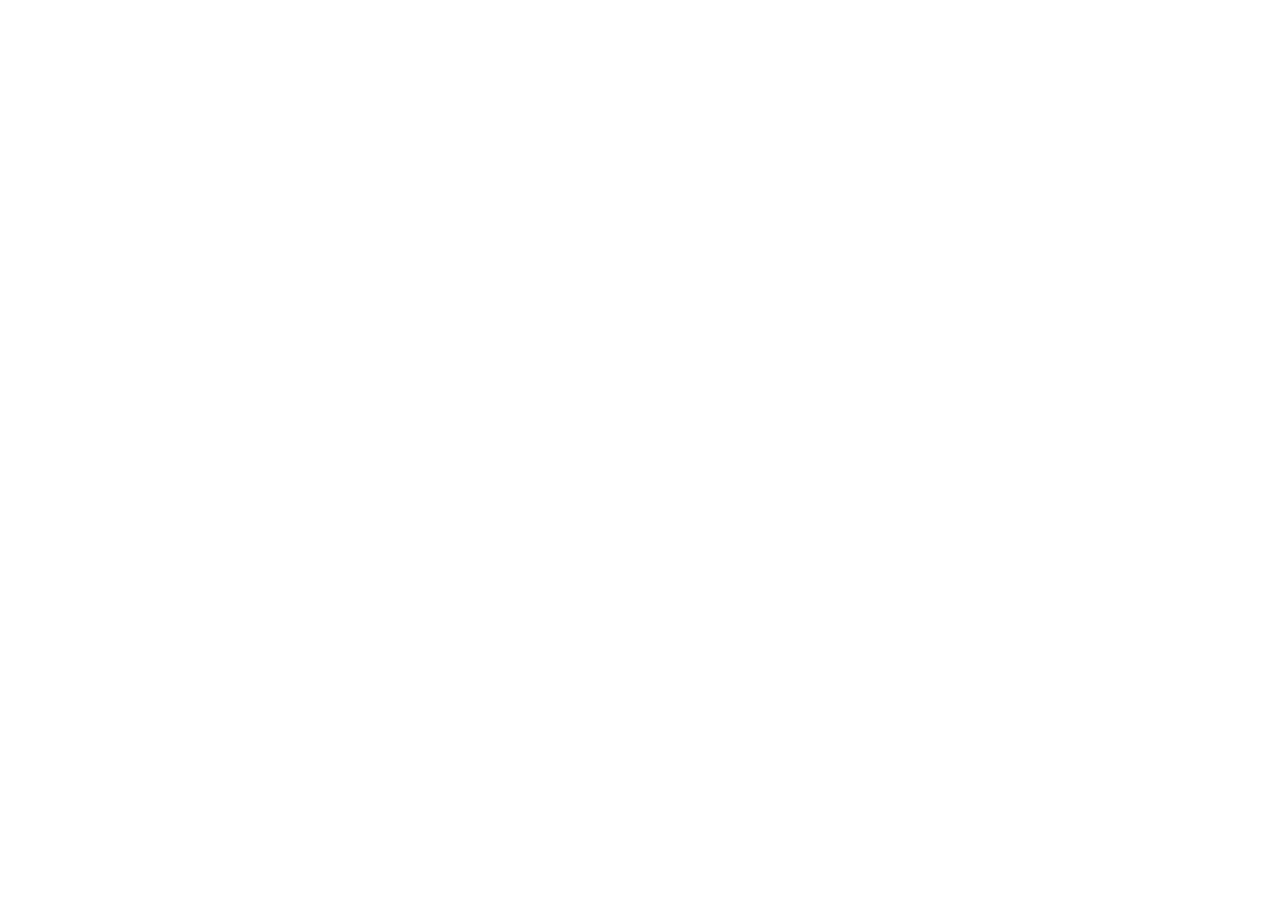
==== index.html @ 9beec1d6 "Update index.html" ====
<!DOCTYPE html>
<html lang="ru">
  <head>
    <meta charset="utf-8">
    <title>Botay VR</title>
    <script src="https://aframe.io/releases/1.5.0/aframe.min.js"></script>
    <script>
      // Компонент для открытия презентации в новой вкладке
      AFRAME.registerComponent('open-presentation', {
        init: function () {
          this.el.addEventListener('click', function (evt) {
            window.open('presentation.html', '_blank');
          });
        }
      });

      // Надежный компонент движения для геймпада и клавиатуры
      AFRAME.registerComponent('gamepad-mover', {
        schema: { speed: { default: 0.25 } },
        init: function () {
          this.keys = { forward: false, backward: false, left: false, right: false };
          
          window.addEventListener('keydown', (e) => {
            if (e.code === 'ArrowUp' || e.code === 'KeyW') this.keys.forward = true;
            if (e.code === 'ArrowDown' || e.code === 'KeyS') this.keys.backward = true;
            if (e.code === 'ArrowLeft' || e.code === 'KeyA') this.keys.left = true;
            if (e.code === 'ArrowRight' || e.code === 'KeyD') this.keys.right = true;
          });
          window.addEventListener('keyup', (e) => {
            if (e.code === 'ArrowUp' || e.code === 'KeyW') this.keys.forward = false;
            if (e.code === 'ArrowDown' || e.code === 'KeyS') this.keys.backward = false;
            if (e.code === 'ArrowLeft' || e.code === 'KeyA') this.keys.left = false;
            if (e.code === 'ArrowRight' || e.code === 'KeyD') this.keys.right = false;
          });
        },
        tick: function () {
          let moveX = 0;
          let moveZ = 0;

          // Опрос геймпада (проверяем все подключенные контроллеры и их оси)
          const gamepads = navigator.getGamepads ? navigator.getGamepads() : [];
          for (let i = 0; i < gamepads.length; i++) {
            const gp = gamepads[i];
            if (gp && gp.connected && gp.axes) {
              // Ищем активную ось стика
              for (let a = 0; a < gp.axes.length; a += 2) {
                const ax = gp.axes[a] || 0;
                const ay = gp.axes[a+1] || 0;
                if (Math.abs(ax) > 0.1 || Math.abs(ay) > 0.1) {
                  moveX = ax;
                  moveZ = ay;
                  break;
                }
              }
            }
          }

          // Дублируем с клавиатуры / кнопок
          if (this.keys.forward) moveZ = -1;
          if (this.keys.backward) moveZ = 1;
          if (this.keys.left) moveX = -1;
          if (this.keys.right) moveX = 1;

          if (moveX !== 0 || moveZ !== 0) {
            const rig = this.el; // Контейнер игрока
            const cameraEl = rig.querySelector('a-camera');
            const yaw = cameraEl ? cameraEl.object3D.rotation.y : 0;

            const speed = this.data.speed;
            const cos = Math.cos(yaw);
            const sin = Math.sin(yaw);

            // Перемещение относительно направления взгляда
            rig.object3D.position.x -= (moveX * cos - moveZ * sin) * speed;
            rig.object3D.position.z -= (moveX * sin + moveZ * cos) * speed;
          }
        }
      });
    </script>
  </head>
  <body>
    <a-scene>
      <!-- Загрузка модели под твоим именем -->
      <a-assets>
        <a-asset-item id="botay" src="botay_final.glb"></a-asset-item>
      </a-assets>

      <!-- Освещение -->
      <a-light type="ambient" color="#ffffff" intensity="0.7"></a-light>
      <a-light type="directional" color="#ffffff" intensity="0.8" position="-1 2 1"></a-light>

      <!-- Модель раскопа -->
      <a-entity gltf-model="#botay" position="0 0 0"></a-entity>

      <!-- Интерактивная метка -->
      <a-entity position="-656.00 1.60 134.24">
        <a-sphere class="clickable" open-presentation radius="1.5" color="#f97316" opacity="0.9"
                  animation="property: scale; to: 1.3 1.3 1.3; dir: alternate; dur: 800; loop: true">
        </a-sphere>
        <a-text value="Ботайская лошадь\n(Задержите взгляд)" position="0 2.5 0" align="center" width="15" color="#ffffff"></a-text>
      </a-entity>

      <!-- Корневой риг игрока с компонентом движения -->
      <a-entity id="player" position="0 1.6 3" gamepad-mover>
        <a-camera look-controls wasd-controls="enabled: false">
          <a-cursor raycaster="objects: .clickable" 
                    color="#f97316" 
                    fuse="true" 
                    fuse-timeout="1200"
                    animation__fuse="property: scale; startEvents: fusing; from: 1 1 1; to: 0.1 0.1 0.1; dur: 1200">
          </a-cursor>
        </a-camera>
      </a-entity>
    </a-scene>
  </body>
</html>
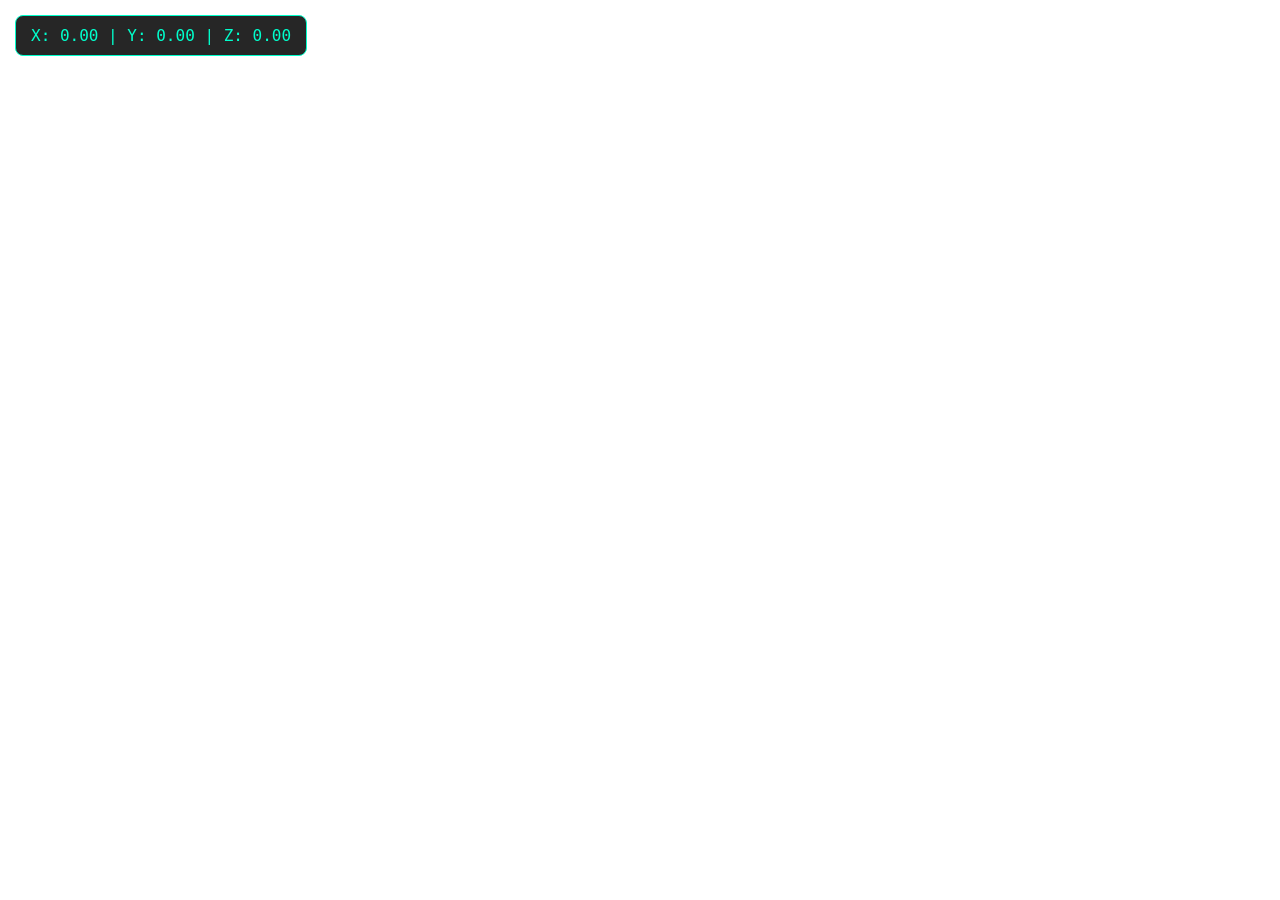
==== commit bf73a480: "Add files via upload" ====
--- a/index.html
+++ b/index.html
@@ -4,108 +4,687 @@
     <meta charset="utf-8">
     <title>Botay VR</title>
     <script src="https://aframe.io/releases/1.5.0/aframe.min.js"></script>
+    <style>
+      #coords-display {
+        position: fixed; top: 15px; left: 15px;
+        background: rgba(0, 0, 0, 0.85); color: #00ffcc;
+        padding: 10px 15px; font-family: monospace; font-size: 16px;
+        border-radius: 8px; border: 1px solid #00ffcc;
+        z-index: 9999; pointer-events: none; white-space: pre;
+      }
+      #dbg {
+        position: fixed; bottom: 15px; left: 15px; max-width: 60vw; max-height: 50vh; overflow: hidden;
+        background: rgba(0, 0, 0, 0.85); color: #ffd166; padding: 8px 12px;
+        font-family: monospace; font-size: 13px; border-radius: 8px;
+        z-index: 9999; pointer-events: none; white-space: pre; display: none;
+      }
+    </style>
     <script>
-      // Компонент для открытия презентации в новой вкладке
+      // ---------- геометрия: расстояние от точки до треугольника в плоскости XZ ----------
+      function segD(px, pz, ax, az, bx, bz) {
+        const dx = bx - ax, dz = bz - az, l = dx * dx + dz * dz;
+        let t = l > 0 ? ((px - ax) * dx + (pz - az) * dz) / l : 0;
+        t = t < 0 ? 0 : t > 1 ? 1 : t;
+        const qx = ax + t * dx - px, qz = az + t * dz - pz;
+        return Math.sqrt(qx * qx + qz * qz);
+      }
+      function triD(px, pz, ax, az, bx, bz, cx, cz) {
+        const d = (bz - cz) * (ax - cx) + (cx - bx) * (az - cz);
+        if (Math.abs(d) > 1e-9) {
+          const l0 = ((bz - cz) * (px - cx) + (cx - bx) * (pz - cz)) / d;
+          const l1 = ((cz - az) * (px - cx) + (ax - cx) * (pz - cz)) / d;
+          if (l0 >= 0 && l1 >= 0 && 1 - l0 - l1 >= 0) return 0;
+        }
+        return Math.min(segD(px, pz, ax, az, bx, bz), segD(px, pz, bx, bz, cx, cz), segD(px, pz, cx, cz, ax, az));
+      }
+
+      const BUILD = '10';
+      window.TP_ADJ = 0;   // живая поправка высоты сфер с пятым числом (клавиши U / J)
+
+      // виден ли объект (все родители тоже): скрытые сферы не должны срабатывать от взгляда
+      function shown(el) {
+        let o = el.object3D;
+        while (o) { if (!o.visible) return false; o = o.parent; }
+        return true;
+      }
+
       AFRAME.registerComponent('open-presentation', {
         init: function () {
-          this.el.addEventListener('click', function (evt) {
+          this.el.addEventListener('click', () => {
+            if (!shown(this.el)) return;
             window.open('presentation.html', '_blank');
           });
         }
       });
 
-      // Надежный компонент движения для геймпада и клавиатуры
-      AFRAME.registerComponent('gamepad-mover', {
-        schema: { speed: { default: 0.25 } },
+      // HUD
+      AFRAME.registerComponent('coord-tracker', {
+        init: function () { this.t = 0; },
+        tick: function (time) {
+          if (time - this.t < 100) return;
+          this.t = time;
+          const hud = document.getElementById('coords-display');
+          const p = this.el.object3D.position;
+          const w = document.getElementById('terrain').components['collision-world'];
+          const pc = this.el.components['player-controls'];
+          const dd = pc ? pc.data : {};
+          if (hud) hud.innerText =
+            `X: ${p.x.toFixed(2)} | Y: ${p.y.toFixed(2)} | Z: ${p.z.toFixed(2)}\n` +
+            `коллизии: ${w ? w.status : 'нет'}\n` +
+            `рост ${dd.rigHeight}  скорость ${dd.speed}  шаг ${dd.stepUp}\n` +
+            `сборка ${BUILD} | сферы в комнатах: ${window.TP_ADJ > 0 ? '+' : ''}${window.TP_ADJ} (U выше, J ниже)\nSpace прыжок | C присесть | Shift бег\n[ ] рост | - = скорость | , . шаг | P диагностика | O меши | I скрыть`;
+        }
+      });
+
+      /* ===== collision-world: корзины 32 м -> лениво запекаемая сетка 0.5 м ===== */
+      AFRAME.registerComponent('collision-world', {
+        schema: {
+          bucket: { default: 32 },
+          cell: { default: 0.5 },
+          minUpNormal: { default: 0.15 },
+          maxChunks: { default: 40 },
+          exclude: { default: '' },    // regex по именам мешей, которые НЕ учитывать, например 'Object_2'
+          hide: { default: '^Куб\\.?\\d*$' }   // regex по именам мешей, которые ещё и скрываются (кубы-метки; three убирает точки из имён: Куб.010 -> Куб010)
+        },
         init: function () {
-          this.keys = { forward: false, backward: false, left: false, right: false };
-          
-          window.addEventListener('keydown', (e) => {
-            if (e.code === 'ArrowUp' || e.code === 'KeyW') this.keys.forward = true;
-            if (e.code === 'ArrowDown' || e.code === 'KeyS') this.keys.backward = true;
-            if (e.code === 'ArrowLeft' || e.code === 'KeyA') this.keys.left = true;
-            if (e.code === 'ArrowRight' || e.code === 'KeyD') this.keys.right = true;
-          });
-          window.addEventListener('keyup', (e) => {
-            if (e.code === 'ArrowUp' || e.code === 'KeyW') this.keys.forward = false;
-            if (e.code === 'ArrowDown' || e.code === 'KeyS') this.keys.backward = false;
-            if (e.code === 'ArrowLeft' || e.code === 'KeyA') this.keys.left = false;
-            if (e.code === 'ArrowRight' || e.code === 'KeyD') this.keys.right = false;
-          });
-        },
-        tick: function () {
-          let moveX = 0;
-          let moveZ = 0;
-
-          // Опрос геймпада (проверяем все подключенные контроллеры и их оси)
-          const gamepads = navigator.getGamepads ? navigator.getGamepads() : [];
-          for (let i = 0; i < gamepads.length; i++) {
-            const gp = gamepads[i];
-            if (gp && gp.connected && gp.axes) {
-              // Ищем активную ось стика
-              for (let a = 0; a < gp.axes.length; a += 2) {
-                const ax = gp.axes[a] || 0;
-                const ay = gp.axes[a+1] || 0;
-                if (Math.abs(ax) > 0.1 || Math.abs(ay) > 0.1) {
-                  moveX = ax;
-                  moveZ = ay;
-                  break;
+          this.ready = false;
+          this.status = 'ждём модель…';
+          this.parts = [];
+          this.buckets = new Map();
+          this.chunks = new Map();
+          this.queue = [];
+          this.curKey = null;
+          this.report = '';
+          this._t = new Float32Array(9);
+          this.el.addEventListener('model-loaded', () => {
+            this.status = 'подготовка (несколько секунд)…';
+            setTimeout(() => this.build(), 60);
+          });
+        },
+        bk: function (bx, bz) { return (bx + 8192) * 16384 + (bz + 8192); },
+        tri: function (part, t, out) {
+          const g = part.geo, p = g.attributes.position, idx = g.index, m = part.m.elements;
+          for (let k = 0; k < 3; k++) {
+            const vi = idx ? idx.getX(t * 3 + k) : t * 3 + k;
+            const x = p.getX(vi), y = p.getY(vi), z = p.getZ(vi);
+            out[k * 3]     = m[0] * x + m[4] * y + m[8]  * z + m[12];
+            out[k * 3 + 1] = m[1] * x + m[5] * y + m[9]  * z + m[13];
+            out[k * 3 + 2] = m[2] * x + m[6] * y + m[10] * z + m[14];
+          }
+        },
+        build: function () {
+          const root = this.el.getObject3D('mesh');
+          if (!root) { this.status = 'модель не найдена'; return; }
+          root.updateMatrixWorld(true);
+          const ex = this.data.exclude ? new RegExp(this.data.exclude, 'i') : null;
+          const parts = this.parts;
+
+          const hideRe = this.data.hide ? new RegExp(this.data.hide, 'i') : null;
+          root.traverse((o) => {
+            if (hideRe && o.isMesh && hideRe.test(o.name || (o.parent && o.parent.name) || '')) o.visible = false;
+            if (!o.isMesh || !o.visible || !o.geometry || !o.geometry.attributes.position) return;
+            const name = o.name || (o.parent && o.parent.name) || '?';
+            if (ex && ex.test(name)) return;
+            const g = o.geometry;
+            const triCount = g.index ? g.index.count / 3 : g.attributes.position.count / 3;
+            if (o.isInstancedMesh) {
+              if (o.count * triCount > 2e6) { console.warn('collision: instanced mesh пропущен', name); return; }
+              const im = new THREE.Matrix4();
+              for (let i = 0; i < o.count; i++) {
+                o.getMatrixAt(i, im);
+                parts.push({ geo: g, name: name, m: new THREE.Matrix4().multiplyMatrices(o.matrixWorld, im), n: triCount });
+              }
+            } else {
+              parts.push({ geo: g, name: name, m: o.matrixWorld, n: triCount });
+            }
+          });
+
+          const B = this.data.bucket, t = this._t;
+          let total = 0, skipped = 0;
+          const stats = new Map();
+          for (let pi = 0; pi < parts.length; pi++) {
+            const part = parts[pi];
+            let s = stats.get(part.name);
+            if (!s) { s = { n: 0, x0: 1e9, x1: -1e9, y0: 1e9, y1: -1e9, z0: 1e9, z1: -1e9 }; stats.set(part.name, s); }
+            for (let ti = 0; ti < part.n; ti++) {
+              this.tri(part, ti, t);
+              const minX = Math.min(t[0], t[3], t[6]), maxX = Math.max(t[0], t[3], t[6]);
+              const minZ = Math.min(t[2], t[5], t[8]), maxZ = Math.max(t[2], t[5], t[8]);
+              const minY = Math.min(t[1], t[4], t[7]), maxY = Math.max(t[1], t[4], t[7]);
+              s.n++;
+              if (minX < s.x0) s.x0 = minX; if (maxX > s.x1) s.x1 = maxX;
+              if (minY < s.y0) s.y0 = minY; if (maxY > s.y1) s.y1 = maxY;
+              if (minZ < s.z0) s.z0 = minZ; if (maxZ > s.z1) s.z1 = maxZ;
+              const bx0 = Math.floor(minX / B), bx1 = Math.floor(maxX / B);
+              const bz0 = Math.floor(minZ / B), bz1 = Math.floor(maxZ / B);
+              if ((bx1 - bx0 + 1) * (bz1 - bz0 + 1) > 256) { skipped++; continue; }
+              for (let bx = bx0; bx <= bx1; bx++) for (let bz = bz0; bz <= bz1; bz++) {
+                const k = this.bk(bx, bz);
+                let a = this.buckets.get(k);
+                if (!a) { a = []; this.buckets.set(k, a); }
+                a.push(pi, ti);
+              }
+              total++;
+            }
+          }
+          const rows = [];
+          stats.forEach((s, name) => rows.push([s.n, `${name}: ${s.n} тр  X ${s.x0 | 0}..${s.x1 | 0}  Y ${s.y0 | 0}..${s.y1 | 0}  Z ${s.z0 | 0}..${s.z1 | 0}`]));
+          rows.sort((a, b) => b[0] - a[0]);
+          this.report = 'МЕШИ:\n' + rows.slice(0, 16).map(r => r[1]).join('\n');
+          console.log(this.report);
+          console.log(`collision: треугольников ${total}, пропущено огромных ${skipped}, корзин ${this.buckets.size}`);
+          this.ready = true;
+          this.status = 'готово';
+        },
+        bakeChunk: function (cx, cz) {
+          const B = this.data.bucket, C = this.data.cell, n = Math.round(B / C);
+          const x0 = cx * B, z0 = cz * B, minUp = this.data.minUpNormal;
+          const floors = new Map(), walls = new Map();
+          const list = this.buckets.get(this.bk(cx, cz));
+          const t = this._t;
+          const push = (map, k, a, b) => {
+            let arr = map.get(k);
+            if (!arr) { arr = []; map.set(k, arr); }
+            arr.push(a);
+            if (b !== undefined) arr.push(b);
+          };
+          if (list) {
+            for (let q = 0; q < list.length; q += 2) {
+              this.tri(this.parts[list[q]], list[q + 1], t);
+              const ax = t[0], ay = t[1], az = t[2], bx = t[3], by = t[4], bz = t[5], cx_ = t[6], cy = t[7], cz_ = t[8];
+              const ux = bx - ax, uy = by - ay, uz = bz - az, vx = cx_ - ax, vy = cy - ay, vz = cz_ - az;
+              const nx = uy * vz - uz * vy, ny = uz * vx - ux * vz, nz = ux * vy - uy * vx;
+              const nl = Math.sqrt(nx * nx + ny * ny + nz * nz);
+              if (nl < 1e-12) continue;
+              const i0 = Math.max(0, Math.floor((Math.min(ax, bx, cx_) - x0) / C));
+              const i1 = Math.min(n - 1, Math.floor((Math.max(ax, bx, cx_) - x0) / C));
+              const j0 = Math.max(0, Math.floor((Math.min(az, bz, cz_) - z0) / C));
+              const j1 = Math.min(n - 1, Math.floor((Math.max(az, bz, cz_) - z0) / C));
+              if (i0 > i1 || j0 > j1) continue;
+
+              if (Math.abs(ny) / nl < minUp) {
+                // СТЕНА: записываем вертикальный диапазон в клетки, которых касается треугольник
+                const lo = Math.min(ay, by, cy), hi = Math.max(ay, by, cy);
+                for (let j = Math.max(0, j0 - 1); j <= Math.min(n - 1, j1 + 1); j++) {
+                  const pz = z0 + (j + 0.5) * C;
+                  for (let i = Math.max(0, i0 - 1); i <= Math.min(n - 1, i1 + 1); i++) {
+                    const px = x0 + (i + 0.5) * C;
+                    if (triD(px, pz, ax, az, bx, bz, cx_, cz_) <= C * 0.7) push(walls, i + j * n, lo, hi);
+                  }
+                }
+                continue;
+              }
+              // ПОЛ
+              const d = (bz - cz_) * (ax - cx_) + (cx_ - bx) * (az - cz_);
+              if (Math.abs(d) < 1e-12) continue;
+              let hit = false;
+              for (let j = j0; j <= j1; j++) {
+                const pz = z0 + (j + 0.5) * C;
+                for (let i = i0; i <= i1; i++) {
+                  const px = x0 + (i + 0.5) * C;
+                  const l0 = ((bz - cz_) * (px - cx_) + (cx_ - bx) * (pz - cz_)) / d;
+                  const l1 = ((cz_ - az) * (px - cx_) + (ax - cx_) * (pz - cz_)) / d;
+                  const l2 = 1 - l0 - l1;
+                  if (l0 >= -0.001 && l1 >= -0.001 && l2 >= -0.001) {
+                    push(floors, i + j * n, l0 * ay + l1 * by + l2 * cy); hit = true;
+                  }
                 }
               }
-            }
-          }
-
-          // Дублируем с клавиатуры / кнопок
-          if (this.keys.forward) moveZ = -1;
-          if (this.keys.backward) moveZ = 1;
-          if (this.keys.left) moveX = -1;
-          if (this.keys.right) moveX = 1;
-
-          if (moveX !== 0 || moveZ !== 0) {
-            const rig = this.el; // Контейнер игрока
-            const cameraEl = rig.querySelector('a-camera');
-            const yaw = cameraEl ? cameraEl.object3D.rotation.y : 0;
-
-            const speed = this.data.speed;
-            const cos = Math.cos(yaw);
-            const sin = Math.sin(yaw);
-
-            // Перемещение относительно направления взгляда
-            rig.object3D.position.x -= (moveX * cos - moveZ * sin) * speed;
-            rig.object3D.position.z -= (moveX * sin + moveZ * cos) * speed;
+              if (!hit) {
+                const gx = (ax + bx + cx_) / 3, gz = (az + bz + cz_) / 3;
+                const i = Math.floor((gx - x0) / C), j = Math.floor((gz - z0) / C);
+                if (i >= 0 && i < n && j >= 0 && j < n) push(floors, i + j * n, (ay + by + cy) / 3);
+              }
+            }
+          }
+          // слои пола: сортировка и склейка близких (<0.3)
+          const L = new Map();
+          floors.forEach((arr, k) => {
+            arr.sort((a, b) => a - b);
+            const m = [arr[0]];
+            for (let i = 1; i < arr.length; i++) {
+              if (arr[i] - m[m.length - 1] < 0.3) m[m.length - 1] = arr[i]; else m.push(arr[i]);
+            }
+            L.set(k, m);
+          });
+          // стены: склейка пересекающихся диапазонов
+          const W = new Map();
+          walls.forEach((arr, k) => {
+            const iv = [];
+            for (let i = 0; i < arr.length; i += 2) iv.push([arr[i], arr[i + 1]]);
+            iv.sort((a, b) => a[0] - b[0]);
+            const m = [iv[0][0], iv[0][1]];
+            for (let i = 1; i < iv.length; i++) {
+              if (iv[i][0] <= m[m.length - 1] + 0.1) m[m.length - 1] = Math.max(m[m.length - 1], iv[i][1]);
+              else m.push(iv[i][0], iv[i][1]);
+            }
+            W.set(k, m);
+          });
+          const chunk = { n: n, L: L, W: W };
+          this.chunks.set(cx + ',' + cz, chunk);
+          return chunk;
+        },
+        getChunk: function (cx, cz) {
+          return this.chunks.get(cx + ',' + cz) || this.bakeChunk(cx, cz);
+        },
+        locate: function (x, z) {
+          const B = this.data.bucket, C = this.data.cell;
+          const cx = Math.floor(x / B), cz = Math.floor(z / B);
+          const ch = this.getChunk(cx, cz);
+          const i = Math.min(ch.n - 1, Math.floor((x - cx * B) / C));
+          const j = Math.min(ch.n - 1, Math.floor((z - cz * B) / C));
+          return [ch, i + j * ch.n];
+        },
+        layersAt: function (x, z) { const r = this.locate(x, z); return r[0].L.get(r[1]); },
+        surfaceAt: function (x, z, feetY, up) {
+          const L = this.layersAt(x, z);
+          if (!L) return null;
+          for (let i = L.length - 1; i >= 0; i--) if (L[i] <= feetY + up) return L[i];
+          return null;
+        },
+        // есть ли в клетке твёрдое (стена или поверхность) внутри вертикального диапазона тела lo..hi
+        blockedAt: function (x, z, lo, hi) {
+          const r = this.locate(x, z), L = r[0].L.get(r[1]), W = r[0].W.get(r[1]);
+          if (L) for (let i = 0; i < L.length; i++) if (L[i] > lo && L[i] < hi) return true;
+          if (W) for (let i = 0; i < W.length; i += 2) if (W[i + 1] > lo && W[i] < hi) return true;
+          return false;
+        },
+        // как locate, но без запекания: null, если чанк ещё не запечён
+        peek: function (x, z) {
+          const B = this.data.bucket, C = this.data.cell;
+          const cx = Math.floor(x / B), cz = Math.floor(z / B);
+          const ch = this.chunks.get(cx + ',' + cz);
+          if (!ch) return null;
+          const i = Math.min(ch.n - 1, Math.floor((x - cx * B) / C));
+          const j = Math.min(ch.n - 1, Math.floor((z - cz * B) / C));
+          const k = i + j * ch.n;
+          return [ch.L.get(k), ch.W.get(k)];
+        },
+        // прямая видимость от a до b: луч упирается в стену или в рельеф (слои пола не выше floorCap)
+        // в незапечённых чанках препятствий нет (считаем, что видно)
+        lineOfSight: function (a, b, floorCap) {
+          const dx = b.x - a.x, dz = b.z - a.z, dy = b.y - a.y;
+          const len = Math.hypot(dx, dz);
+          const margin = 3;                              // у самих концов луча стены/пол не считаем
+          const step = this.data.cell;
+          for (let dist = margin; dist < len - margin; dist += step) {
+            const t = dist / len;
+            const y = a.y + dy * t;
+            const c = this.peek(a.x + dx * t, a.z + dz * t);
+            if (!c) continue;
+            const L = c[0], W = c[1];
+            if (W) for (let i = 0; i < W.length; i += 2) if (y > W[i] - 0.3 && y < W[i + 1] + 0.3) return false;
+            if (L) {
+              let g = null;
+              for (let i = L.length - 1; i >= 0; i--) if (L[i] <= floorCap) { g = L[i]; break; }
+              if (g !== null && y < g - 0.3) return false;
+            }
+          }
+          return true;
+        },
+        // ближайший к yHint слой пола рядом с (x,z) (ищем по спирали до 10 единиц); null, если пола нет
+        floorNear: function (x, z, yHint) {
+          let best = null, bx = x, bz = z, bd = 1e9;
+          for (let rad = 0; rad <= 10 && best === null; rad++) {
+            for (let a = 0; a < (rad ? 8 : 1); a++) {
+              const px = x + Math.cos(a * Math.PI / 4) * rad, pz = z + Math.sin(a * Math.PI / 4) * rad;
+              const L = this.layersAt(px, pz);
+              if (!L) continue;
+              for (let i = 0; i < L.length; i++) {
+                const dd = Math.abs(L[i] - yHint);
+                if (dd < bd) { bd = dd; best = L[i]; bx = px; bz = pz; }
+              }
+              if (best !== null) break;
+            }
+          }
+          return best === null ? null : { y: best, x: bx, z: bz };
+        },
+        update: function (x, z) {
+          const B = this.data.bucket;
+          const cx = Math.floor(x / B), cz = Math.floor(z / B), key = cx + ',' + cz;
+          if (key !== this.curKey) {
+            this.curKey = key;
+            this.queue = [];
+            for (let a = -1; a <= 1; a++) for (let b = -1; b <= 1; b++)
+              if (!this.chunks.has((cx + a) + ',' + (cz + b))) this.queue.push([cx + a, cz + b]);
+            if (this.chunks.size > this.data.maxChunks) {
+              this.chunks.forEach((v, k) => {
+                const p = k.split(',');
+                if (Math.abs(p[0] - cx) > 3 || Math.abs(p[1] - cz) > 3) this.chunks.delete(k);
+              });
+            }
+          }
+          if (this.queue.length) { const q = this.queue.pop(); this.getChunk(q[0], q[1]); }
+        },
+        // диагностика: какие меши лежат под точкой (x,z) и на каких высотах
+        debugAt: function (x, z) {
+          const B = this.data.bucket, cx = Math.floor(x / B), cz = Math.floor(z / B);
+          const list = this.buckets.get(this.bk(cx, cz));
+          const t = this._t, rows = [];
+          if (list) for (let q = 0; q < list.length; q += 2) {
+            const part = this.parts[list[q]];
+            this.tri(part, list[q + 1], t);
+            const dist = triD(x, z, t[0], t[2], t[3], t[5], t[6], t[8]);
+            if (dist > 0.6) continue;
+            const ux = t[3] - t[0], uy = t[4] - t[1], uz = t[5] - t[2], vx = t[6] - t[0], vy = t[7] - t[1], vz = t[8] - t[2];
+            const nx = uy * vz - uz * vy, ny = uz * vx - ux * vz, nz = ux * vy - uy * vx;
+            const steep = Math.abs(ny) / Math.sqrt(nx * nx + ny * ny + nz * nz) < this.data.minUpNormal;
+            const lo = Math.min(t[1], t[4], t[7]), hi = Math.max(t[1], t[4], t[7]);
+            rows.push([hi, `${part.name} ${steep ? 'СТЕНА' : 'пол'} y=${lo.toFixed(2)}..${hi.toFixed(2)}`]);
+          }
+          rows.sort((a, b) => b[0] - a[0]);
+          const seen = new Set(), out = [];
+          rows.forEach(r => { if (!seen.has(r[1])) { seen.add(r[1]); out.push(r[1]); } });
+          return out.slice(0, 22).join('\n') || 'под точкой ничего нет';
+        }
+      });
+
+      /* ===== player-controls ===== */
+      AFRAME.registerComponent('player-controls', {
+        schema: {
+          terrain: { default: '#terrain' },
+          speed: { default: 29 },
+          run: { default: 2 },
+          rigHeight: { default: 15 },
+          stepUp: { default: 3.5 },
+          maxDrop: { default: 10 },      // спуск в ямы-землянки: глубже этого не спрыгнешь
+          radius: { default: 3 },        // «толщина» игрока, чтобы не просачиваться в щели у стен
+          bodyH: { default: 13 },        // высота тела: всё твёрдое в диапазоне feet+stepUp .. feet+bodyH блокирует
+          jumpSpeed: { default: 18 },    // начальная скорость прыжка (высота ≈ jumpSpeed² / (2·gravity) ≈ 5.4)
+          gravity: { default: 30 },
+          crouchScale: { default: 0.5 }, // во сколько раз ниже рост и «тело» в приседе
+          crouchSpeed: { default: 0.5 }, // множитель скорости в приседе
+          spawnMaxY: { default: 6 }
+        },
+        init: function () {
+          this.keys = {};
+          this.feetY = 0; this.vy = 0; this.spawned = false;
+          this.crouched = false; this.eye = this.data.rigHeight;
+          window.addEventListener('keydown', (e) => {
+            this.keys[e.code] = true;
+            if (e.code === 'Space') e.preventDefault();
+            const d = this.data;
+            if (e.code === 'BracketRight') d.rigHeight += 0.5;
+            if (e.code === 'BracketLeft') d.rigHeight = Math.max(0.5, d.rigHeight - 0.5);
+            if (e.code === 'Equal') d.speed += 3;
+            if (e.code === 'Minus') d.speed = Math.max(3, d.speed - 3);
+            if (e.code === 'Period') d.stepUp = +(d.stepUp + 0.1).toFixed(2);
+            if (e.code === 'Comma') d.stepUp = Math.max(0.1, +(d.stepUp - 0.1).toFixed(2));
+            const dbg = document.getElementById('dbg'), w = this.terrainEl.components['collision-world'];
+            if (e.code === 'KeyP' && w && w.ready) {
+              const p = this.el.object3D.position;
+              dbg.style.display = 'block';
+              dbg.textContent = `ТОЧКА x=${p.x.toFixed(1)} z=${p.z.toFixed(1)} ноги y=${this.feetY.toFixed(2)}\n` + w.debugAt(p.x, p.z);
+            }
+            if (e.code === 'KeyO' && w) { dbg.style.display = 'block'; dbg.textContent = w.report; }
+            if (e.code === 'KeyI') dbg.style.display = 'none';
+          });
+          window.addEventListener('keyup', (e) => { this.keys[e.code] = false; });
+          this.terrainEl = document.querySelector(this.data.terrain);
+        },
+        teleportTo: function (x, z, yHint) {
+          const now = performance.now();
+          if (this.tpLock && now < this.tpLock) return;   // защита от дребезга
+          this.tpLock = now + 2000;
+          const w = this.terrainEl.components['collision-world'];
+          if (yHint === undefined) yHint = 1e6;           // без подсказки — самая верхняя поверхность
+          const f = w.floorNear(x, z, yHint);
+          const pos = this.el.object3D.position;
+          this.vy = 0;
+          if (!f) { console.warn('teleportTo: пол не найден', x, z); pos.x = x; pos.z = z; this.feetY = yHint; return; }
+          pos.x = f.x; pos.z = f.z; this.feetY = f.y;
+        },
+        // можно ли встать в (x,z)? учитываем пол, обрывы, стены и «потолки» в объёме тела
+        stand: function (w, x, z) {
+          const d = this.data, r = d.radius, f = this.feetY;
+          const bh = this.crouched ? d.bodyH * d.crouchScale : d.bodyH;
+          const lo = f + d.stepUp, hi = f + bh;
+          const h = w.surfaceAt(x, z, f, d.stepUp);
+          if (h === null || h < f - d.maxDrop || w.blockedAt(x, z, lo, hi)) return null;
+          // проверяем только «переднюю дугу» тела по направлению шага: так можно отойти от стены,
+          // даже если появился вплотную к ней, но упереться в неё нельзя
+          const cp = this.el.object3D.position;
+          let dx = x - cp.x, dz = z - cp.z;
+          const len = Math.hypot(dx, dz);
+          if (len < 1e-6) return h;
+          dx /= len; dz /= len;
+          const A = [-0.87, 0, 0.87];          // ≈ ±60° от направления движения
+          for (let i = 0; i < 3; i++) {
+            const c = Math.cos(A[i]), s = Math.sin(A[i]);
+            const px = x + (dx * c - dz * s) * r, pz = z + (dx * s + dz * c) * r;
+            const hh = w.surfaceAt(px, pz, f, d.stepUp);
+            if (hh === null || hh < f - d.maxDrop || w.blockedAt(px, pz, lo, hi)) return null;
+          }
+          return h;
+        },
+        tick: function (time, delta) {
+          const w = this.terrainEl && this.terrainEl.components['collision-world'];
+          if (!w || !w.ready) return;
+          const rig = this.el.object3D, pos = rig.position, d = this.data;
+          const dt = Math.min(delta, 50) / 1000;
+
+          if (!this.spawned) {
+            for (let rad = 0; rad <= 30 && !this.spawned; rad += 1) {
+              for (let a = 0; a < (rad ? 8 : 1) && !this.spawned; a++) {
+                const x = pos.x + Math.cos(a * Math.PI / 4) * rad, z = pos.z + Math.sin(a * Math.PI / 4) * rad;
+                const L = w.layersAt(x, z);
+                if (!L) continue;
+                let h = L[0];
+                for (let i = L.length - 1; i >= 0; i--) if (L[i] <= d.spawnMaxY) { h = L[i]; break; }
+                pos.x = x; pos.z = z; this.feetY = h; this.spawned = true;
+              }
+            }
+            if (!this.spawned) return;
+          }
+
+          let mx = 0, mz = 0;
+          const k = this.keys;
+          if (k.KeyW || k.ArrowUp) mz -= 1;
+          if (k.KeyS || k.ArrowDown) mz += 1;
+          if (k.KeyA || k.ArrowLeft) mx -= 1;
+          if (k.KeyD || k.ArrowRight) mx += 1;
+
+          // присед: держи C; встать нельзя, пока над головой низкий потолок
+          if (k.KeyC) this.crouched = true;
+          else if (this.crouched && !w.blockedAt(pos.x, pos.z, this.feetY + d.stepUp, this.feetY + d.bodyH)) this.crouched = false;
+
+          if (mx || mz) {
+            const cam = this.el.querySelector('a-camera');
+            const yaw = cam ? cam.object3D.rotation.y : 0;
+            const cos = Math.cos(yaw), sin = Math.sin(yaw);
+            let dx = mx * cos + mz * sin, dz = -mx * sin + mz * cos;
+            const len = Math.hypot(dx, dz); dx /= len; dz /= len;
+            const mul = this.crouched ? d.crouchSpeed : ((k.ShiftLeft || k.ShiftRight) ? d.run : 1);
+            const dist = d.speed * mul * dt;
+            const steps = Math.max(1, Math.ceil(dist / 0.25));
+            const sx = dx * dist / steps, sz = dz * dist / steps;
+            for (let s = 0; s < steps; s++) {
+              if (this.stand(w, pos.x + sx, pos.z + sz) !== null) { pos.x += sx; pos.z += sz; }
+              else if (sx && this.stand(w, pos.x + sx, pos.z) !== null) { pos.x += sx; }
+              else if (sz && this.stand(w, pos.x, pos.z + sz) !== null) { pos.z += sz; }
+              else break;
+            }
+          }
+
+          const g = w.surfaceAt(pos.x, pos.z, this.feetY, d.stepUp);
+          const onGround = g !== null && this.feetY - g < 0.3 && this.vy <= 0;
+          if (k.Space && onGround && !this.crouched) this.vy = d.jumpSpeed;
+
+          if (this.vy > 0) {
+            // полёт вверх; если упёрлись головой в потолок — подъём обрывается
+            this.feetY += this.vy * dt;
+            this.vy -= d.gravity * dt;
+            const bh = this.crouched ? d.bodyH * d.crouchScale : d.bodyH;
+            if (w.blockedAt(pos.x, pos.z, this.feetY + bh - 1, this.feetY + bh + 1)) this.vy = 0;
+          } else if (g !== null) {
+            if (g > this.feetY) {
+              this.feetY += (g - this.feetY) * Math.min(1, dt * 25);
+              if (g - this.feetY < 0.01) this.feetY = g;
+              this.vy = 0;
+            } else if (g < this.feetY) {
+              this.vy -= d.gravity * dt;
+              this.feetY = Math.max(g, this.feetY + this.vy * dt);
+              if (this.feetY === g) this.vy = 0;
+            } else this.vy = 0;
+          }
+          // плавное изменение высоты глаз при приседе
+          const eyeT = this.crouched ? d.rigHeight * d.crouchScale : d.rigHeight;
+          this.eye += (eyeT - this.eye) * Math.min(1, dt * 12);
+          pos.y = this.feetY + this.eye;
+
+          w.update(pos.x, pos.z);
+        }
+      });
+      // ====== Телепорты: имя куба -> [x, y, z (в координатах A-Frame), парный куб, куда ведёт] ======
+      // Конвертация из Blender: A-Frame (x, y, z) = Blender (x, z, -y)
+      const TP_DATA = {
+        'у_1к': [-190.80, -9.30, -54.90, '1к_у'],       // улица -> здание 1
+        '1к_у': [235.80, -6.60, -277.90, 'у_1к'],       // здание 1 -> улица
+        '2к_3к': [141.10, -10.94, -395.07, '3к_2к'],   // перенесён на координаты со скрина (пол -11.94, куб на 1 выше)
+        '2к_4к': [186.90, -8.96, -425.75, '4к_2к'],
+        '2к_5к': [145.71, -9.69, -435.61, '5к_2к'],
+        '3к_2к': [-21.18, 3.48, -1097.60, '2к_3к'],
+        '4к_2к': [124.31, 3.48, -1097.60, '2к_4к'],
+        '5к_2к': [49.41, 2.02, -1172.10, '2к_5к'],      // 2.02 из Blender (в старом .glb было 5.4)
+        '5к_6к': [27.97, 6.08, -1192.10, '6к_5к'],
+        '5к_7к': [78.04, 2.54, -1192.50, '7к_5к'],
+        '6к_5к': [-1204.60, -1.88, -81.38, '5к_6к', -4, -6.3],   // 5-й: высота центра сферы над полом (0 = на полу, минус = в пол); 6-й: примерная высота пола (ищем слой пола ближе всего к ней)
+        '7к_5к': [-1344.00, -1.88, -81.38, '5к_7к', -4, -6.3]
+      };
+      // подпись над сферой = куда ведёт (по первой части имени парного куба). Впиши свои названия:
+      const TP_LABEL = { 'у': 'Улица', '1к': 'Здание 1', '2к': 'Здание 2', '3к': 'Здание 3', '4к': 'Здание 4', '5к': 'Здание 5', '6к': 'Здание 6', '7к': 'Здание 7' };
+
+      AFRAME.registerComponent('billboard', {
+        tick: function () {
+          const cam = this.el.sceneEl.camera;
+          if (!cam) return;
+          if (!this._v) this._v = new THREE.Vector3();
+          cam.getWorldPosition(this._v);
+          this.el.object3D.lookAt(this._v);
+        }
+      });
+
+      // прячет объект (сферу + подпись), если до него нет прямой видимости или он слишком далеко
+      AFRAME.registerComponent('los-hide', {
+        schema: { maxDist: { default: 100 }, interval: { default: 150 } },
+        init: function () {
+          this.t = Math.random() * 150;
+          this.e = new THREE.Vector3(); this.v = new THREE.Vector3(); this.u = new THREE.Vector3();
+        },
+        tick: function (time) {
+          if (time - this.t < this.data.interval) return;
+          this.t = time;
+          const terr = document.getElementById('terrain'), pl = document.getElementById('player');
+          const w = terr && terr.components['collision-world'], pc = pl && pl.components['player-controls'];
+          const cam = this.el.sceneEl.camera;
+          if (!w || !w.ready || !pc || !cam) return;
+          cam.getWorldPosition(this.e);
+          this.el.object3D.getWorldPosition(this.v);
+          let show = this.e.distanceTo(this.v) <= this.data.maxDist;
+          this.u.set(this.v.x, this.v.y + 3, this.v.z);
+          if (show) show = w.lineOfSight(this.e, this.u, pc.feetY + pc.data.bodyH * 0.8);
+          this.el.object3D.visible = show;
+        }
+      });
+
+      AFRAME.registerComponent('tp-network', {
+        schema: { height: { default: 11 }, radius: { default: 2.5 }, maxDist: { default: 100 } },
+        init: function () {
+          const d = this.data;
+          this.pending = [];
+          this.placed = [];
+          window.addEventListener('keydown', (e) => {
+            if (e.code !== 'KeyU' && e.code !== 'KeyJ') return;
+            window.TP_ADJ += (e.code === 'KeyU' ? 1 : -1);
+            this.placed.forEach((it) => { it.g.object3D.position.y = it.floorY + it.p[4] + window.TP_ADJ; });
+          });
+          Object.keys(TP_DATA).forEach((id) => {
+            const p = TP_DATA[id], to = p[3];
+            const g = document.createElement('a-entity');
+            const rel = p[4] !== undefined;   // 5-й элемент: высота центра сферы над реальным полом (подбирается после загрузки)
+            g.setAttribute('position', `${p[0]} ${p[1] + (rel ? p[4] : d.height)} ${p[2]}`);
+            if (rel) this.pending.push({ g: g, p: p });
+            g.setAttribute('los-hide', `maxDist: ${d.maxDist}`);
+
+            const s = document.createElement('a-sphere');
+            s.setAttribute('class', 'clickable');
+            s.setAttribute('radius', d.radius);
+            s.setAttribute('color', '#f97316');
+            s.setAttribute('opacity', 0.9);
+            s.setAttribute('animation', 'property: scale; to: 1.3 1.3 1.3; dir: alternate; dur: 800; loop: true');
+            s.addEventListener('click', () => {
+              if (!shown(s)) return;
+              const T = TP_DATA[to];
+              if (!T) return;
+              document.querySelector('#player').components['player-controls'].teleportTo(T[0], T[2], T[5] !== undefined ? T[5] : T[1] - 1);
+            });
+            g.appendChild(s);
+
+            const name = TP_LABEL[to.split('_')[0]] || to;
+            const t = document.createElement('a-text');
+            t.setAttribute('value', `→ ${name}\n(задержите взгляд)`);
+            t.setAttribute('position', `0 ${d.radius + 3} 0`);
+            t.setAttribute('align', 'center');
+            t.setAttribute('width', 30);
+            t.setAttribute('color', '#ffffff');
+            t.setAttribute('side', 'double');
+            t.setAttribute('billboard', '');
+            g.appendChild(t);
+
+            this.el.appendChild(g);
+          });
+          // перечитать список целей курсора, чтобы он увидел новые сферы
+          setTimeout(() => {
+            const c = document.querySelector('a-cursor');
+            if (c && c.components.raycaster) c.components.raycaster.refreshObjects();
+          }, 800);
+        },
+        tick: function () {
+          if (!this.pending.length) return;
+          const t = document.getElementById('terrain');
+          const w = t && t.components['collision-world'];
+          if (!w || !w.ready) return;
+          const it = this.pending.pop();
+          const f = w.floorNear(it.p[0], it.p[2], it.p[5] !== undefined ? it.p[5] : it.p[1] - 1);
+          if (f) {
+            it.floorY = f.y;
+            it.g.object3D.position.set(it.p[0], f.y + it.p[4] + window.TP_ADJ, it.p[2]);
+            this.placed.push(it);
           }
         }
       });
     </script>
   </head>
   <body>
-    <a-scene>
-      <!-- Загрузка модели под твоим именем -->
+    <div id="coords-display">X: 0.00 | Y: 0.00 | Z: 0.00</div>
+    <div id="dbg"></div>
+
+    <a-scene gltf-model="dracoDecoderPath: https://www.gstatic.com/draco/versioned/decoders/1.5.6/">
       <a-assets>
         <a-asset-item id="botay" src="botay_final.glb"></a-asset-item>
       </a-assets>
 
-      <!-- Освещение -->
       <a-light type="ambient" color="#ffffff" intensity="0.7"></a-light>
       <a-light type="directional" color="#ffffff" intensity="0.8" position="-1 2 1"></a-light>
 
-      <!-- Модель раскопа -->
-      <a-entity gltf-model="#botay" position="0 0 0"></a-entity>
-
-      <!-- Интерактивная метка -->
-      <a-entity position="-656.00 1.60 134.24">
+      <!-- исключаем невидимые кубы-телепорты из коллизий -->
+      <a-entity id="terrain" gltf-model="#botay" position="0 0 0" collision-world="exclude: ^Куб\.?\d*$"></a-entity>
+
+      <!-- сеть телепортов -->
+      <a-entity tp-network></a-entity>
+
+      <a-entity position="-656.00 1.60 134.24" los-hide="maxDist: 600">
         <a-sphere class="clickable" open-presentation radius="1.5" color="#f97316" opacity="0.9"
                   animation="property: scale; to: 1.3 1.3 1.3; dir: alternate; dur: 800; loop: true">
         </a-sphere>
         <a-text value="Ботайская лошадь\n(Задержите взгляд)" position="0 2.5 0" align="center" width="15" color="#ffffff"></a-text>
       </a-entity>
 
-      <!-- Корневой риг игрока с компонентом движения -->
-      <a-entity id="player" position="0 1.6 3" gamepad-mover>
+      <a-entity id="player" position="0 2 3" coord-tracker player-controls>
         <a-camera look-controls wasd-controls="enabled: false">
-          <a-cursor raycaster="objects: .clickable" 
-                    color="#f97316" 
-                    fuse="true" 
+          <a-cursor raycaster="objects: .clickable; far: 150"
+                    color="#f97316"
+                    fuse="true"
                     fuse-timeout="1200"
                     animation__fuse="property: scale; startEvents: fusing; from: 1 1 1; to: 0.1 0.1 0.1; dur: 1200">
           </a-cursor>
@@ -113,4 +692,4 @@
       </a-entity>
     </a-scene>
   </body>
-</html>
+</html>
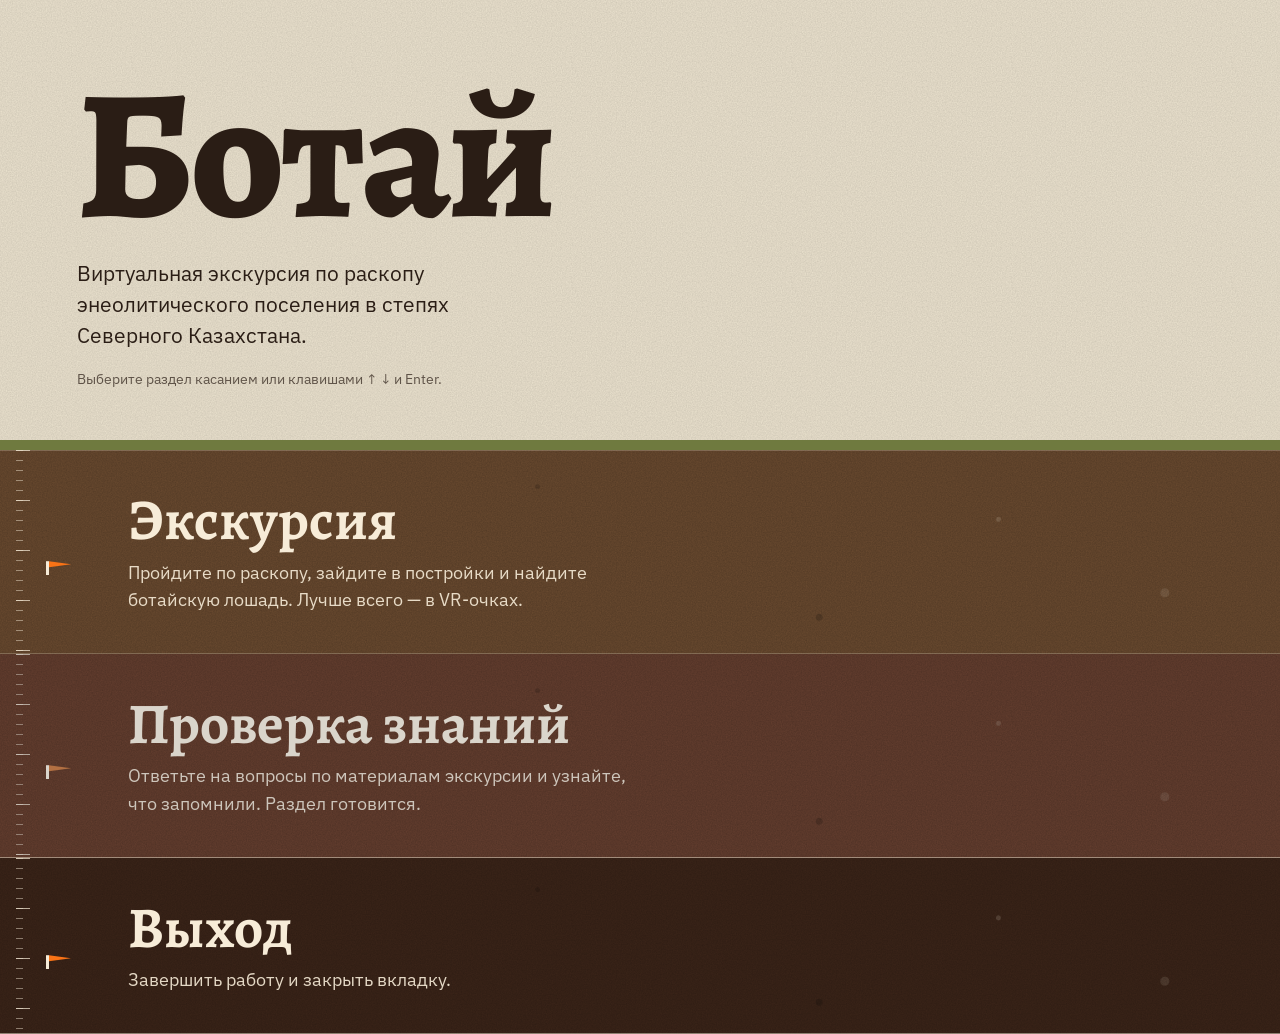
==== commit 840863f8: "Add files via upload" ====
--- a/index.html
+++ b/index.html
@@ -1,695 +1,199 @@
-<!DOCTYPE html>
-<html lang="ru">
-  <head>
-    <meta charset="utf-8">
-    <title>Botay VR</title>
-    <script src="https://aframe.io/releases/1.5.0/aframe.min.js"></script>
-    <style>
-      #coords-display {
-        position: fixed; top: 15px; left: 15px;
-        background: rgba(0, 0, 0, 0.85); color: #00ffcc;
-        padding: 10px 15px; font-family: monospace; font-size: 16px;
-        border-radius: 8px; border: 1px solid #00ffcc;
-        z-index: 9999; pointer-events: none; white-space: pre;
-      }
-      #dbg {
-        position: fixed; bottom: 15px; left: 15px; max-width: 60vw; max-height: 50vh; overflow: hidden;
-        background: rgba(0, 0, 0, 0.85); color: #ffd166; padding: 8px 12px;
-        font-family: monospace; font-size: 13px; border-radius: 8px;
-        z-index: 9999; pointer-events: none; white-space: pre; display: none;
-      }
-    </style>
-    <script>
-      // ---------- геометрия: расстояние от точки до треугольника в плоскости XZ ----------
-      function segD(px, pz, ax, az, bx, bz) {
-        const dx = bx - ax, dz = bz - az, l = dx * dx + dz * dz;
-        let t = l > 0 ? ((px - ax) * dx + (pz - az) * dz) / l : 0;
-        t = t < 0 ? 0 : t > 1 ? 1 : t;
-        const qx = ax + t * dx - px, qz = az + t * dz - pz;
-        return Math.sqrt(qx * qx + qz * qz);
-      }
-      function triD(px, pz, ax, az, bx, bz, cx, cz) {
-        const d = (bz - cz) * (ax - cx) + (cx - bx) * (az - cz);
-        if (Math.abs(d) > 1e-9) {
-          const l0 = ((bz - cz) * (px - cx) + (cx - bx) * (pz - cz)) / d;
-          const l1 = ((cz - az) * (px - cx) + (ax - cx) * (pz - cz)) / d;
-          if (l0 >= 0 && l1 >= 0 && 1 - l0 - l1 >= 0) return 0;
-        }
-        return Math.min(segD(px, pz, ax, az, bx, bz), segD(px, pz, bx, bz, cx, cz), segD(px, pz, cx, cz, ax, az));
-      }
-
-      const BUILD = '10';
-      window.TP_ADJ = 0;   // живая поправка высоты сфер с пятым числом (клавиши U / J)
-
-      // виден ли объект (все родители тоже): скрытые сферы не должны срабатывать от взгляда
-      function shown(el) {
-        let o = el.object3D;
-        while (o) { if (!o.visible) return false; o = o.parent; }
-        return true;
-      }
-
-      AFRAME.registerComponent('open-presentation', {
-        init: function () {
-          this.el.addEventListener('click', () => {
-            if (!shown(this.el)) return;
-            window.open('presentation.html', '_blank');
-          });
-        }
-      });
-
-      // HUD
-      AFRAME.registerComponent('coord-tracker', {
-        init: function () { this.t = 0; },
-        tick: function (time) {
-          if (time - this.t < 100) return;
-          this.t = time;
-          const hud = document.getElementById('coords-display');
-          const p = this.el.object3D.position;
-          const w = document.getElementById('terrain').components['collision-world'];
-          const pc = this.el.components['player-controls'];
-          const dd = pc ? pc.data : {};
-          if (hud) hud.innerText =
-            `X: ${p.x.toFixed(2)} | Y: ${p.y.toFixed(2)} | Z: ${p.z.toFixed(2)}\n` +
-            `коллизии: ${w ? w.status : 'нет'}\n` +
-            `рост ${dd.rigHeight}  скорость ${dd.speed}  шаг ${dd.stepUp}\n` +
-            `сборка ${BUILD} | сферы в комнатах: ${window.TP_ADJ > 0 ? '+' : ''}${window.TP_ADJ} (U выше, J ниже)\nSpace прыжок | C присесть | Shift бег\n[ ] рост | - = скорость | , . шаг | P диагностика | O меши | I скрыть`;
-        }
-      });
-
-      /* ===== collision-world: корзины 32 м -> лениво запекаемая сетка 0.5 м ===== */
-      AFRAME.registerComponent('collision-world', {
-        schema: {
-          bucket: { default: 32 },
-          cell: { default: 0.5 },
-          minUpNormal: { default: 0.15 },
-          maxChunks: { default: 40 },
-          exclude: { default: '' },    // regex по именам мешей, которые НЕ учитывать, например 'Object_2'
-          hide: { default: '^Куб\\.?\\d*$' }   // regex по именам мешей, которые ещё и скрываются (кубы-метки; three убирает точки из имён: Куб.010 -> Куб010)
-        },
-        init: function () {
-          this.ready = false;
-          this.status = 'ждём модель…';
-          this.parts = [];
-          this.buckets = new Map();
-          this.chunks = new Map();
-          this.queue = [];
-          this.curKey = null;
-          this.report = '';
-          this._t = new Float32Array(9);
-          this.el.addEventListener('model-loaded', () => {
-            this.status = 'подготовка (несколько секунд)…';
-            setTimeout(() => this.build(), 60);
-          });
-        },
-        bk: function (bx, bz) { return (bx + 8192) * 16384 + (bz + 8192); },
-        tri: function (part, t, out) {
-          const g = part.geo, p = g.attributes.position, idx = g.index, m = part.m.elements;
-          for (let k = 0; k < 3; k++) {
-            const vi = idx ? idx.getX(t * 3 + k) : t * 3 + k;
-            const x = p.getX(vi), y = p.getY(vi), z = p.getZ(vi);
-            out[k * 3]     = m[0] * x + m[4] * y + m[8]  * z + m[12];
-            out[k * 3 + 1] = m[1] * x + m[5] * y + m[9]  * z + m[13];
-            out[k * 3 + 2] = m[2] * x + m[6] * y + m[10] * z + m[14];
-          }
-        },
-        build: function () {
-          const root = this.el.getObject3D('mesh');
-          if (!root) { this.status = 'модель не найдена'; return; }
-          root.updateMatrixWorld(true);
-          const ex = this.data.exclude ? new RegExp(this.data.exclude, 'i') : null;
-          const parts = this.parts;
-
-          const hideRe = this.data.hide ? new RegExp(this.data.hide, 'i') : null;
-          root.traverse((o) => {
-            if (hideRe && o.isMesh && hideRe.test(o.name || (o.parent && o.parent.name) || '')) o.visible = false;
-            if (!o.isMesh || !o.visible || !o.geometry || !o.geometry.attributes.position) return;
-            const name = o.name || (o.parent && o.parent.name) || '?';
-            if (ex && ex.test(name)) return;
-            const g = o.geometry;
-            const triCount = g.index ? g.index.count / 3 : g.attributes.position.count / 3;
-            if (o.isInstancedMesh) {
-              if (o.count * triCount > 2e6) { console.warn('collision: instanced mesh пропущен', name); return; }
-              const im = new THREE.Matrix4();
-              for (let i = 0; i < o.count; i++) {
-                o.getMatrixAt(i, im);
-                parts.push({ geo: g, name: name, m: new THREE.Matrix4().multiplyMatrices(o.matrixWorld, im), n: triCount });
-              }
-            } else {
-              parts.push({ geo: g, name: name, m: o.matrixWorld, n: triCount });
-            }
-          });
-
-          const B = this.data.bucket, t = this._t;
-          let total = 0, skipped = 0;
-          const stats = new Map();
-          for (let pi = 0; pi < parts.length; pi++) {
-            const part = parts[pi];
-            let s = stats.get(part.name);
-            if (!s) { s = { n: 0, x0: 1e9, x1: -1e9, y0: 1e9, y1: -1e9, z0: 1e9, z1: -1e9 }; stats.set(part.name, s); }
-            for (let ti = 0; ti < part.n; ti++) {
-              this.tri(part, ti, t);
-              const minX = Math.min(t[0], t[3], t[6]), maxX = Math.max(t[0], t[3], t[6]);
-              const minZ = Math.min(t[2], t[5], t[8]), maxZ = Math.max(t[2], t[5], t[8]);
-              const minY = Math.min(t[1], t[4], t[7]), maxY = Math.max(t[1], t[4], t[7]);
-              s.n++;
-              if (minX < s.x0) s.x0 = minX; if (maxX > s.x1) s.x1 = maxX;
-              if (minY < s.y0) s.y0 = minY; if (maxY > s.y1) s.y1 = maxY;
-              if (minZ < s.z0) s.z0 = minZ; if (maxZ > s.z1) s.z1 = maxZ;
-              const bx0 = Math.floor(minX / B), bx1 = Math.floor(maxX / B);
-              const bz0 = Math.floor(minZ / B), bz1 = Math.floor(maxZ / B);
-              if ((bx1 - bx0 + 1) * (bz1 - bz0 + 1) > 256) { skipped++; continue; }
-              for (let bx = bx0; bx <= bx1; bx++) for (let bz = bz0; bz <= bz1; bz++) {
-                const k = this.bk(bx, bz);
-                let a = this.buckets.get(k);
-                if (!a) { a = []; this.buckets.set(k, a); }
-                a.push(pi, ti);
-              }
-              total++;
-            }
-          }
-          const rows = [];
-          stats.forEach((s, name) => rows.push([s.n, `${name}: ${s.n} тр  X ${s.x0 | 0}..${s.x1 | 0}  Y ${s.y0 | 0}..${s.y1 | 0}  Z ${s.z0 | 0}..${s.z1 | 0}`]));
-          rows.sort((a, b) => b[0] - a[0]);
-          this.report = 'МЕШИ:\n' + rows.slice(0, 16).map(r => r[1]).join('\n');
-          console.log(this.report);
-          console.log(`collision: треугольников ${total}, пропущено огромных ${skipped}, корзин ${this.buckets.size}`);
-          this.ready = true;
-          this.status = 'готово';
-        },
-        bakeChunk: function (cx, cz) {
-          const B = this.data.bucket, C = this.data.cell, n = Math.round(B / C);
-          const x0 = cx * B, z0 = cz * B, minUp = this.data.minUpNormal;
-          const floors = new Map(), walls = new Map();
-          const list = this.buckets.get(this.bk(cx, cz));
-          const t = this._t;
-          const push = (map, k, a, b) => {
-            let arr = map.get(k);
-            if (!arr) { arr = []; map.set(k, arr); }
-            arr.push(a);
-            if (b !== undefined) arr.push(b);
-          };
-          if (list) {
-            for (let q = 0; q < list.length; q += 2) {
-              this.tri(this.parts[list[q]], list[q + 1], t);
-              const ax = t[0], ay = t[1], az = t[2], bx = t[3], by = t[4], bz = t[5], cx_ = t[6], cy = t[7], cz_ = t[8];
-              const ux = bx - ax, uy = by - ay, uz = bz - az, vx = cx_ - ax, vy = cy - ay, vz = cz_ - az;
-              const nx = uy * vz - uz * vy, ny = uz * vx - ux * vz, nz = ux * vy - uy * vx;
-              const nl = Math.sqrt(nx * nx + ny * ny + nz * nz);
-              if (nl < 1e-12) continue;
-              const i0 = Math.max(0, Math.floor((Math.min(ax, bx, cx_) - x0) / C));
-              const i1 = Math.min(n - 1, Math.floor((Math.max(ax, bx, cx_) - x0) / C));
-              const j0 = Math.max(0, Math.floor((Math.min(az, bz, cz_) - z0) / C));
-              const j1 = Math.min(n - 1, Math.floor((Math.max(az, bz, cz_) - z0) / C));
-              if (i0 > i1 || j0 > j1) continue;
-
-              if (Math.abs(ny) / nl < minUp) {
-                // СТЕНА: записываем вертикальный диапазон в клетки, которых касается треугольник
-                const lo = Math.min(ay, by, cy), hi = Math.max(ay, by, cy);
-                for (let j = Math.max(0, j0 - 1); j <= Math.min(n - 1, j1 + 1); j++) {
-                  const pz = z0 + (j + 0.5) * C;
-                  for (let i = Math.max(0, i0 - 1); i <= Math.min(n - 1, i1 + 1); i++) {
-                    const px = x0 + (i + 0.5) * C;
-                    if (triD(px, pz, ax, az, bx, bz, cx_, cz_) <= C * 0.7) push(walls, i + j * n, lo, hi);
-                  }
-                }
-                continue;
-              }
-              // ПОЛ
-              const d = (bz - cz_) * (ax - cx_) + (cx_ - bx) * (az - cz_);
-              if (Math.abs(d) < 1e-12) continue;
-              let hit = false;
-              for (let j = j0; j <= j1; j++) {
-                const pz = z0 + (j + 0.5) * C;
-                for (let i = i0; i <= i1; i++) {
-                  const px = x0 + (i + 0.5) * C;
-                  const l0 = ((bz - cz_) * (px - cx_) + (cx_ - bx) * (pz - cz_)) / d;
-                  const l1 = ((cz_ - az) * (px - cx_) + (ax - cx_) * (pz - cz_)) / d;
-                  const l2 = 1 - l0 - l1;
-                  if (l0 >= -0.001 && l1 >= -0.001 && l2 >= -0.001) {
-                    push(floors, i + j * n, l0 * ay + l1 * by + l2 * cy); hit = true;
-                  }
-                }
-              }
-              if (!hit) {
-                const gx = (ax + bx + cx_) / 3, gz = (az + bz + cz_) / 3;
-                const i = Math.floor((gx - x0) / C), j = Math.floor((gz - z0) / C);
-                if (i >= 0 && i < n && j >= 0 && j < n) push(floors, i + j * n, (ay + by + cy) / 3);
-              }
-            }
-          }
-          // слои пола: сортировка и склейка близких (<0.3)
-          const L = new Map();
-          floors.forEach((arr, k) => {
-            arr.sort((a, b) => a - b);
-            const m = [arr[0]];
-            for (let i = 1; i < arr.length; i++) {
-              if (arr[i] - m[m.length - 1] < 0.3) m[m.length - 1] = arr[i]; else m.push(arr[i]);
-            }
-            L.set(k, m);
-          });
-          // стены: склейка пересекающихся диапазонов
-          const W = new Map();
-          walls.forEach((arr, k) => {
-            const iv = [];
-            for (let i = 0; i < arr.length; i += 2) iv.push([arr[i], arr[i + 1]]);
-            iv.sort((a, b) => a[0] - b[0]);
-            const m = [iv[0][0], iv[0][1]];
-            for (let i = 1; i < iv.length; i++) {
-              if (iv[i][0] <= m[m.length - 1] + 0.1) m[m.length - 1] = Math.max(m[m.length - 1], iv[i][1]);
-              else m.push(iv[i][0], iv[i][1]);
-            }
-            W.set(k, m);
-          });
-          const chunk = { n: n, L: L, W: W };
-          this.chunks.set(cx + ',' + cz, chunk);
-          return chunk;
-        },
-        getChunk: function (cx, cz) {
-          return this.chunks.get(cx + ',' + cz) || this.bakeChunk(cx, cz);
-        },
-        locate: function (x, z) {
-          const B = this.data.bucket, C = this.data.cell;
-          const cx = Math.floor(x / B), cz = Math.floor(z / B);
-          const ch = this.getChunk(cx, cz);
-          const i = Math.min(ch.n - 1, Math.floor((x - cx * B) / C));
-          const j = Math.min(ch.n - 1, Math.floor((z - cz * B) / C));
-          return [ch, i + j * ch.n];
-        },
-        layersAt: function (x, z) { const r = this.locate(x, z); return r[0].L.get(r[1]); },
-        surfaceAt: function (x, z, feetY, up) {
-          const L = this.layersAt(x, z);
-          if (!L) return null;
-          for (let i = L.length - 1; i >= 0; i--) if (L[i] <= feetY + up) return L[i];
-          return null;
-        },
-        // есть ли в клетке твёрдое (стена или поверхность) внутри вертикального диапазона тела lo..hi
-        blockedAt: function (x, z, lo, hi) {
-          const r = this.locate(x, z), L = r[0].L.get(r[1]), W = r[0].W.get(r[1]);
-          if (L) for (let i = 0; i < L.length; i++) if (L[i] > lo && L[i] < hi) return true;
-          if (W) for (let i = 0; i < W.length; i += 2) if (W[i + 1] > lo && W[i] < hi) return true;
-          return false;
-        },
-        // как locate, но без запекания: null, если чанк ещё не запечён
-        peek: function (x, z) {
-          const B = this.data.bucket, C = this.data.cell;
-          const cx = Math.floor(x / B), cz = Math.floor(z / B);
-          const ch = this.chunks.get(cx + ',' + cz);
-          if (!ch) return null;
-          const i = Math.min(ch.n - 1, Math.floor((x - cx * B) / C));
-          const j = Math.min(ch.n - 1, Math.floor((z - cz * B) / C));
-          const k = i + j * ch.n;
-          return [ch.L.get(k), ch.W.get(k)];
-        },
-        // прямая видимость от a до b: луч упирается в стену или в рельеф (слои пола не выше floorCap)
-        // в незапечённых чанках препятствий нет (считаем, что видно)
-        lineOfSight: function (a, b, floorCap) {
-          const dx = b.x - a.x, dz = b.z - a.z, dy = b.y - a.y;
-          const len = Math.hypot(dx, dz);
-          const margin = 3;                              // у самих концов луча стены/пол не считаем
-          const step = this.data.cell;
-          for (let dist = margin; dist < len - margin; dist += step) {
-            const t = dist / len;
-            const y = a.y + dy * t;
-            const c = this.peek(a.x + dx * t, a.z + dz * t);
-            if (!c) continue;
-            const L = c[0], W = c[1];
-            if (W) for (let i = 0; i < W.length; i += 2) if (y > W[i] - 0.3 && y < W[i + 1] + 0.3) return false;
-            if (L) {
-              let g = null;
-              for (let i = L.length - 1; i >= 0; i--) if (L[i] <= floorCap) { g = L[i]; break; }
-              if (g !== null && y < g - 0.3) return false;
-            }
-          }
-          return true;
-        },
-        // ближайший к yHint слой пола рядом с (x,z) (ищем по спирали до 10 единиц); null, если пола нет
-        floorNear: function (x, z, yHint) {
-          let best = null, bx = x, bz = z, bd = 1e9;
-          for (let rad = 0; rad <= 10 && best === null; rad++) {
-            for (let a = 0; a < (rad ? 8 : 1); a++) {
-              const px = x + Math.cos(a * Math.PI / 4) * rad, pz = z + Math.sin(a * Math.PI / 4) * rad;
-              const L = this.layersAt(px, pz);
-              if (!L) continue;
-              for (let i = 0; i < L.length; i++) {
-                const dd = Math.abs(L[i] - yHint);
-                if (dd < bd) { bd = dd; best = L[i]; bx = px; bz = pz; }
-              }
-              if (best !== null) break;
-            }
-          }
-          return best === null ? null : { y: best, x: bx, z: bz };
-        },
-        update: function (x, z) {
-          const B = this.data.bucket;
-          const cx = Math.floor(x / B), cz = Math.floor(z / B), key = cx + ',' + cz;
-          if (key !== this.curKey) {
-            this.curKey = key;
-            this.queue = [];
-            for (let a = -1; a <= 1; a++) for (let b = -1; b <= 1; b++)
-              if (!this.chunks.has((cx + a) + ',' + (cz + b))) this.queue.push([cx + a, cz + b]);
-            if (this.chunks.size > this.data.maxChunks) {
-              this.chunks.forEach((v, k) => {
-                const p = k.split(',');
-                if (Math.abs(p[0] - cx) > 3 || Math.abs(p[1] - cz) > 3) this.chunks.delete(k);
-              });
-            }
-          }
-          if (this.queue.length) { const q = this.queue.pop(); this.getChunk(q[0], q[1]); }
-        },
-        // диагностика: какие меши лежат под точкой (x,z) и на каких высотах
-        debugAt: function (x, z) {
-          const B = this.data.bucket, cx = Math.floor(x / B), cz = Math.floor(z / B);
-          const list = this.buckets.get(this.bk(cx, cz));
-          const t = this._t, rows = [];
-          if (list) for (let q = 0; q < list.length; q += 2) {
-            const part = this.parts[list[q]];
-            this.tri(part, list[q + 1], t);
-            const dist = triD(x, z, t[0], t[2], t[3], t[5], t[6], t[8]);
-            if (dist > 0.6) continue;
-            const ux = t[3] - t[0], uy = t[4] - t[1], uz = t[5] - t[2], vx = t[6] - t[0], vy = t[7] - t[1], vz = t[8] - t[2];
-            const nx = uy * vz - uz * vy, ny = uz * vx - ux * vz, nz = ux * vy - uy * vx;
-            const steep = Math.abs(ny) / Math.sqrt(nx * nx + ny * ny + nz * nz) < this.data.minUpNormal;
-            const lo = Math.min(t[1], t[4], t[7]), hi = Math.max(t[1], t[4], t[7]);
-            rows.push([hi, `${part.name} ${steep ? 'СТЕНА' : 'пол'} y=${lo.toFixed(2)}..${hi.toFixed(2)}`]);
-          }
-          rows.sort((a, b) => b[0] - a[0]);
-          const seen = new Set(), out = [];
-          rows.forEach(r => { if (!seen.has(r[1])) { seen.add(r[1]); out.push(r[1]); } });
-          return out.slice(0, 22).join('\n') || 'под точкой ничего нет';
-        }
-      });
-
-      /* ===== player-controls ===== */
-      AFRAME.registerComponent('player-controls', {
-        schema: {
-          terrain: { default: '#terrain' },
-          speed: { default: 29 },
-          run: { default: 2 },
-          rigHeight: { default: 15 },
-          stepUp: { default: 3.5 },
-          maxDrop: { default: 10 },      // спуск в ямы-землянки: глубже этого не спрыгнешь
-          radius: { default: 3 },        // «толщина» игрока, чтобы не просачиваться в щели у стен
-          bodyH: { default: 13 },        // высота тела: всё твёрдое в диапазоне feet+stepUp .. feet+bodyH блокирует
-          jumpSpeed: { default: 18 },    // начальная скорость прыжка (высота ≈ jumpSpeed² / (2·gravity) ≈ 5.4)
-          gravity: { default: 30 },
-          crouchScale: { default: 0.5 }, // во сколько раз ниже рост и «тело» в приседе
-          crouchSpeed: { default: 0.5 }, // множитель скорости в приседе
-          spawnMaxY: { default: 6 }
-        },
-        init: function () {
-          this.keys = {};
-          this.feetY = 0; this.vy = 0; this.spawned = false;
-          this.crouched = false; this.eye = this.data.rigHeight;
-          window.addEventListener('keydown', (e) => {
-            this.keys[e.code] = true;
-            if (e.code === 'Space') e.preventDefault();
-            const d = this.data;
-            if (e.code === 'BracketRight') d.rigHeight += 0.5;
-            if (e.code === 'BracketLeft') d.rigHeight = Math.max(0.5, d.rigHeight - 0.5);
-            if (e.code === 'Equal') d.speed += 3;
-            if (e.code === 'Minus') d.speed = Math.max(3, d.speed - 3);
-            if (e.code === 'Period') d.stepUp = +(d.stepUp + 0.1).toFixed(2);
-            if (e.code === 'Comma') d.stepUp = Math.max(0.1, +(d.stepUp - 0.1).toFixed(2));
-            const dbg = document.getElementById('dbg'), w = this.terrainEl.components['collision-world'];
-            if (e.code === 'KeyP' && w && w.ready) {
-              const p = this.el.object3D.position;
-              dbg.style.display = 'block';
-              dbg.textContent = `ТОЧКА x=${p.x.toFixed(1)} z=${p.z.toFixed(1)} ноги y=${this.feetY.toFixed(2)}\n` + w.debugAt(p.x, p.z);
-            }
-            if (e.code === 'KeyO' && w) { dbg.style.display = 'block'; dbg.textContent = w.report; }
-            if (e.code === 'KeyI') dbg.style.display = 'none';
-          });
-          window.addEventListener('keyup', (e) => { this.keys[e.code] = false; });
-          this.terrainEl = document.querySelector(this.data.terrain);
-        },
-        teleportTo: function (x, z, yHint) {
-          const now = performance.now();
-          if (this.tpLock && now < this.tpLock) return;   // защита от дребезга
-          this.tpLock = now + 2000;
-          const w = this.terrainEl.components['collision-world'];
-          if (yHint === undefined) yHint = 1e6;           // без подсказки — самая верхняя поверхность
-          const f = w.floorNear(x, z, yHint);
-          const pos = this.el.object3D.position;
-          this.vy = 0;
-          if (!f) { console.warn('teleportTo: пол не найден', x, z); pos.x = x; pos.z = z; this.feetY = yHint; return; }
-          pos.x = f.x; pos.z = f.z; this.feetY = f.y;
-        },
-        // можно ли встать в (x,z)? учитываем пол, обрывы, стены и «потолки» в объёме тела
-        stand: function (w, x, z) {
-          const d = this.data, r = d.radius, f = this.feetY;
-          const bh = this.crouched ? d.bodyH * d.crouchScale : d.bodyH;
-          const lo = f + d.stepUp, hi = f + bh;
-          const h = w.surfaceAt(x, z, f, d.stepUp);
-          if (h === null || h < f - d.maxDrop || w.blockedAt(x, z, lo, hi)) return null;
-          // проверяем только «переднюю дугу» тела по направлению шага: так можно отойти от стены,
-          // даже если появился вплотную к ней, но упереться в неё нельзя
-          const cp = this.el.object3D.position;
-          let dx = x - cp.x, dz = z - cp.z;
-          const len = Math.hypot(dx, dz);
-          if (len < 1e-6) return h;
-          dx /= len; dz /= len;
-          const A = [-0.87, 0, 0.87];          // ≈ ±60° от направления движения
-          for (let i = 0; i < 3; i++) {
-            const c = Math.cos(A[i]), s = Math.sin(A[i]);
-            const px = x + (dx * c - dz * s) * r, pz = z + (dx * s + dz * c) * r;
-            const hh = w.surfaceAt(px, pz, f, d.stepUp);
-            if (hh === null || hh < f - d.maxDrop || w.blockedAt(px, pz, lo, hi)) return null;
-          }
-          return h;
-        },
-        tick: function (time, delta) {
-          const w = this.terrainEl && this.terrainEl.components['collision-world'];
-          if (!w || !w.ready) return;
-          const rig = this.el.object3D, pos = rig.position, d = this.data;
-          const dt = Math.min(delta, 50) / 1000;
-
-          if (!this.spawned) {
-            for (let rad = 0; rad <= 30 && !this.spawned; rad += 1) {
-              for (let a = 0; a < (rad ? 8 : 1) && !this.spawned; a++) {
-                const x = pos.x + Math.cos(a * Math.PI / 4) * rad, z = pos.z + Math.sin(a * Math.PI / 4) * rad;
-                const L = w.layersAt(x, z);
-                if (!L) continue;
-                let h = L[0];
-                for (let i = L.length - 1; i >= 0; i--) if (L[i] <= d.spawnMaxY) { h = L[i]; break; }
-                pos.x = x; pos.z = z; this.feetY = h; this.spawned = true;
-              }
-            }
-            if (!this.spawned) return;
-          }
-
-          let mx = 0, mz = 0;
-          const k = this.keys;
-          if (k.KeyW || k.ArrowUp) mz -= 1;
-          if (k.KeyS || k.ArrowDown) mz += 1;
-          if (k.KeyA || k.ArrowLeft) mx -= 1;
-          if (k.KeyD || k.ArrowRight) mx += 1;
-
-          // присед: держи C; встать нельзя, пока над головой низкий потолок
-          if (k.KeyC) this.crouched = true;
-          else if (this.crouched && !w.blockedAt(pos.x, pos.z, this.feetY + d.stepUp, this.feetY + d.bodyH)) this.crouched = false;
-
-          if (mx || mz) {
-            const cam = this.el.querySelector('a-camera');
-            const yaw = cam ? cam.object3D.rotation.y : 0;
-            const cos = Math.cos(yaw), sin = Math.sin(yaw);
-            let dx = mx * cos + mz * sin, dz = -mx * sin + mz * cos;
-            const len = Math.hypot(dx, dz); dx /= len; dz /= len;
-            const mul = this.crouched ? d.crouchSpeed : ((k.ShiftLeft || k.ShiftRight) ? d.run : 1);
-            const dist = d.speed * mul * dt;
-            const steps = Math.max(1, Math.ceil(dist / 0.25));
-            const sx = dx * dist / steps, sz = dz * dist / steps;
-            for (let s = 0; s < steps; s++) {
-              if (this.stand(w, pos.x + sx, pos.z + sz) !== null) { pos.x += sx; pos.z += sz; }
-              else if (sx && this.stand(w, pos.x + sx, pos.z) !== null) { pos.x += sx; }
-              else if (sz && this.stand(w, pos.x, pos.z + sz) !== null) { pos.z += sz; }
-              else break;
-            }
-          }
-
-          const g = w.surfaceAt(pos.x, pos.z, this.feetY, d.stepUp);
-          const onGround = g !== null && this.feetY - g < 0.3 && this.vy <= 0;
-          if (k.Space && onGround && !this.crouched) this.vy = d.jumpSpeed;
-
-          if (this.vy > 0) {
-            // полёт вверх; если упёрлись головой в потолок — подъём обрывается
-            this.feetY += this.vy * dt;
-            this.vy -= d.gravity * dt;
-            const bh = this.crouched ? d.bodyH * d.crouchScale : d.bodyH;
-            if (w.blockedAt(pos.x, pos.z, this.feetY + bh - 1, this.feetY + bh + 1)) this.vy = 0;
-          } else if (g !== null) {
-            if (g > this.feetY) {
-              this.feetY += (g - this.feetY) * Math.min(1, dt * 25);
-              if (g - this.feetY < 0.01) this.feetY = g;
-              this.vy = 0;
-            } else if (g < this.feetY) {
-              this.vy -= d.gravity * dt;
-              this.feetY = Math.max(g, this.feetY + this.vy * dt);
-              if (this.feetY === g) this.vy = 0;
-            } else this.vy = 0;
-          }
-          // плавное изменение высоты глаз при приседе
-          const eyeT = this.crouched ? d.rigHeight * d.crouchScale : d.rigHeight;
-          this.eye += (eyeT - this.eye) * Math.min(1, dt * 12);
-          pos.y = this.feetY + this.eye;
-
-          w.update(pos.x, pos.z);
-        }
-      });
-      // ====== Телепорты: имя куба -> [x, y, z (в координатах A-Frame), парный куб, куда ведёт] ======
-      // Конвертация из Blender: A-Frame (x, y, z) = Blender (x, z, -y)
-      const TP_DATA = {
-        'у_1к': [-190.80, -9.30, -54.90, '1к_у'],       // улица -> здание 1
-        '1к_у': [235.80, -6.60, -277.90, 'у_1к'],       // здание 1 -> улица
-        '2к_3к': [141.10, -10.94, -395.07, '3к_2к'],   // перенесён на координаты со скрина (пол -11.94, куб на 1 выше)
-        '2к_4к': [186.90, -8.96, -425.75, '4к_2к'],
-        '2к_5к': [145.71, -9.69, -435.61, '5к_2к'],
-        '3к_2к': [-21.18, 3.48, -1097.60, '2к_3к'],
-        '4к_2к': [124.31, 3.48, -1097.60, '2к_4к'],
-        '5к_2к': [49.41, 2.02, -1172.10, '2к_5к'],      // 2.02 из Blender (в старом .glb было 5.4)
-        '5к_6к': [27.97, 6.08, -1192.10, '6к_5к'],
-        '5к_7к': [78.04, 2.54, -1192.50, '7к_5к'],
-        '6к_5к': [-1204.60, -1.88, -81.38, '5к_6к', -4, -6.3],   // 5-й: высота центра сферы над полом (0 = на полу, минус = в пол); 6-й: примерная высота пола (ищем слой пола ближе всего к ней)
-        '7к_5к': [-1344.00, -1.88, -81.38, '5к_7к', -4, -6.3]
-      };
-      // подпись над сферой = куда ведёт (по первой части имени парного куба). Впиши свои названия:
-      const TP_LABEL = { 'у': 'Улица', '1к': 'Здание 1', '2к': 'Здание 2', '3к': 'Здание 3', '4к': 'Здание 4', '5к': 'Здание 5', '6к': 'Здание 6', '7к': 'Здание 7' };
-
-      AFRAME.registerComponent('billboard', {
-        tick: function () {
-          const cam = this.el.sceneEl.camera;
-          if (!cam) return;
-          if (!this._v) this._v = new THREE.Vector3();
-          cam.getWorldPosition(this._v);
-          this.el.object3D.lookAt(this._v);
-        }
-      });
-
-      // прячет объект (сферу + подпись), если до него нет прямой видимости или он слишком далеко
-      AFRAME.registerComponent('los-hide', {
-        schema: { maxDist: { default: 100 }, interval: { default: 150 } },
-        init: function () {
-          this.t = Math.random() * 150;
-          this.e = new THREE.Vector3(); this.v = new THREE.Vector3(); this.u = new THREE.Vector3();
-        },
-        tick: function (time) {
-          if (time - this.t < this.data.interval) return;
-          this.t = time;
-          const terr = document.getElementById('terrain'), pl = document.getElementById('player');
-          const w = terr && terr.components['collision-world'], pc = pl && pl.components['player-controls'];
-          const cam = this.el.sceneEl.camera;
-          if (!w || !w.ready || !pc || !cam) return;
-          cam.getWorldPosition(this.e);
-          this.el.object3D.getWorldPosition(this.v);
-          let show = this.e.distanceTo(this.v) <= this.data.maxDist;
-          this.u.set(this.v.x, this.v.y + 3, this.v.z);
-          if (show) show = w.lineOfSight(this.e, this.u, pc.feetY + pc.data.bodyH * 0.8);
-          this.el.object3D.visible = show;
-        }
-      });
-
-      AFRAME.registerComponent('tp-network', {
-        schema: { height: { default: 11 }, radius: { default: 2.5 }, maxDist: { default: 100 } },
-        init: function () {
-          const d = this.data;
-          this.pending = [];
-          this.placed = [];
-          window.addEventListener('keydown', (e) => {
-            if (e.code !== 'KeyU' && e.code !== 'KeyJ') return;
-            window.TP_ADJ += (e.code === 'KeyU' ? 1 : -1);
-            this.placed.forEach((it) => { it.g.object3D.position.y = it.floorY + it.p[4] + window.TP_ADJ; });
-          });
-          Object.keys(TP_DATA).forEach((id) => {
-            const p = TP_DATA[id], to = p[3];
-            const g = document.createElement('a-entity');
-            const rel = p[4] !== undefined;   // 5-й элемент: высота центра сферы над реальным полом (подбирается после загрузки)
-            g.setAttribute('position', `${p[0]} ${p[1] + (rel ? p[4] : d.height)} ${p[2]}`);
-            if (rel) this.pending.push({ g: g, p: p });
-            g.setAttribute('los-hide', `maxDist: ${d.maxDist}`);
-
-            const s = document.createElement('a-sphere');
-            s.setAttribute('class', 'clickable');
-            s.setAttribute('radius', d.radius);
-            s.setAttribute('color', '#f97316');
-            s.setAttribute('opacity', 0.9);
-            s.setAttribute('animation', 'property: scale; to: 1.3 1.3 1.3; dir: alternate; dur: 800; loop: true');
-            s.addEventListener('click', () => {
-              if (!shown(s)) return;
-              const T = TP_DATA[to];
-              if (!T) return;
-              document.querySelector('#player').components['player-controls'].teleportTo(T[0], T[2], T[5] !== undefined ? T[5] : T[1] - 1);
-            });
-            g.appendChild(s);
-
-            const name = TP_LABEL[to.split('_')[0]] || to;
-            const t = document.createElement('a-text');
-            t.setAttribute('value', `→ ${name}\n(задержите взгляд)`);
-            t.setAttribute('position', `0 ${d.radius + 3} 0`);
-            t.setAttribute('align', 'center');
-            t.setAttribute('width', 30);
-            t.setAttribute('color', '#ffffff');
-            t.setAttribute('side', 'double');
-            t.setAttribute('billboard', '');
-            g.appendChild(t);
-
-            this.el.appendChild(g);
-          });
-          // перечитать список целей курсора, чтобы он увидел новые сферы
-          setTimeout(() => {
-            const c = document.querySelector('a-cursor');
-            if (c && c.components.raycaster) c.components.raycaster.refreshObjects();
-          }, 800);
-        },
-        tick: function () {
-          if (!this.pending.length) return;
-          const t = document.getElementById('terrain');
-          const w = t && t.components['collision-world'];
-          if (!w || !w.ready) return;
-          const it = this.pending.pop();
-          const f = w.floorNear(it.p[0], it.p[2], it.p[5] !== undefined ? it.p[5] : it.p[1] - 1);
-          if (f) {
-            it.floorY = f.y;
-            it.g.object3D.position.set(it.p[0], f.y + it.p[4] + window.TP_ADJ, it.p[2]);
-            this.placed.push(it);
-          }
-        }
-      });
-    </script>
-  </head>
-  <body>
-    <div id="coords-display">X: 0.00 | Y: 0.00 | Z: 0.00</div>
-    <div id="dbg"></div>
-
-    <a-scene gltf-model="dracoDecoderPath: https://www.gstatic.com/draco/versioned/decoders/1.5.6/">
-      <a-assets>
-        <a-asset-item id="botay" src="botay_final.glb"></a-asset-item>
-      </a-assets>
-
-      <a-light type="ambient" color="#ffffff" intensity="0.7"></a-light>
-      <a-light type="directional" color="#ffffff" intensity="0.8" position="-1 2 1"></a-light>
-
-      <!-- исключаем невидимые кубы-телепорты из коллизий -->
-      <a-entity id="terrain" gltf-model="#botay" position="0 0 0" collision-world="exclude: ^Куб\.?\d*$"></a-entity>
-
-      <!-- сеть телепортов -->
-      <a-entity tp-network></a-entity>
-
-      <a-entity position="-656.00 1.60 134.24" los-hide="maxDist: 600">
-        <a-sphere class="clickable" open-presentation radius="1.5" color="#f97316" opacity="0.9"
-                  animation="property: scale; to: 1.3 1.3 1.3; dir: alternate; dur: 800; loop: true">
-        </a-sphere>
-        <a-text value="Ботайская лошадь\n(Задержите взгляд)" position="0 2.5 0" align="center" width="15" color="#ffffff"></a-text>
-      </a-entity>
-
-      <a-entity id="player" position="0 2 3" coord-tracker player-controls>
-        <a-camera look-controls wasd-controls="enabled: false">
-          <a-cursor raycaster="objects: .clickable; far: 150"
-                    color="#f97316"
-                    fuse="true"
-                    fuse-timeout="1200"
-                    animation__fuse="property: scale; startEvents: fusing; from: 1 1 1; to: 0.1 0.1 0.1; dur: 1200">
-          </a-cursor>
-        </a-camera>
-      </a-entity>
-    </a-scene>
-  </body>
-</html>+<!DOCTYPE html>
+<html lang="ru">
+<head>
+<meta charset="utf-8">
+<meta name="viewport" content="width=device-width, initial-scale=1">
+<meta name="theme-color" content="#ece3cf">
+<title>Ботай — виртуальная экскурсия</title>
+<link rel="preconnect" href="https://fonts.googleapis.com">
+<link rel="preconnect" href="https://fonts.gstatic.com" crossorigin>
+<link href="https://fonts.googleapis.com/css2?family=Alegreya:wght@700;800&family=IBM+Plex+Sans:wght@400;500&display=swap" rel="stylesheet">
+<style>
+  :root {
+    --bone: #ece3cf;      /* дёрн и небо */
+    --ink: #2a1d15;       /* угольный текст */
+    --turf: #6f7a3f;      /* верхний слой почвы */
+    --loam: #6a4a2f;      /* суглинок */
+    --ochre: #8c3f1f;     /* красная охра */
+    --deep: #3b2418;      /* тёмный грунт */
+    --paper: #f7ecd8;     /* светлый текст на земле */
+    --flag: #f97316;      /* репер: тот же оранжевый, что у сфер в VR */
+    --display: 'Alegreya', Georgia, 'Times New Roman', serif;
+    --text: 'IBM Plex Sans', system-ui, 'Segoe UI', sans-serif;
+    --noise: url("data:image/svg+xml,%3Csvg xmlns='http://www.w3.org/2000/svg' width='220' height='220'%3E%3Cfilter id='n'%3E%3CfeTurbulence type='fractalNoise' baseFrequency='.8' numOctaves='2' stitchTiles='stitch'/%3E%3CfeColorMatrix values='0 0 0 0 0 0 0 0 0 0 0 0 0 0 0 0 0 0 .22 0'/%3E%3C/filter%3E%3Crect width='100%25' height='100%25' filter='url(%23n)'/%3E%3C/svg%3E");
+  }
+  * { box-sizing: border-box; margin: 0; }
+  body {
+    min-height: 100vh; min-height: 100dvh;
+    display: flex; flex-direction: column;
+    background: var(--bone); color: var(--ink);
+    font-family: var(--text);
+  }
+
+  /* ---------- верхний слой: дёрн ---------- */
+  .hero {
+    position: relative; flex: 0 0 auto;
+    padding: clamp(28px, 6vw, 72px) clamp(20px, 6vw, 88px) clamp(26px, 4.5vw, 52px);
+    border-bottom: 10px solid var(--turf);
+  }
+  .hero::before {
+    content: ""; position: absolute; inset: 0; pointer-events: none;
+    background-image: var(--noise); mix-blend-mode: multiply; opacity: .55;
+  }
+  .hero > * { position: relative; }
+  h1 {
+    font: 800 clamp(4.5rem, 15vw, 11.5rem)/.9 var(--display);
+    letter-spacing: -.02em;
+  }
+  .lead {
+    margin-top: 20px; max-width: 36ch;
+    font-size: clamp(1.05rem, 2.2vw, 1.3rem); line-height: 1.5;
+  }
+  .hint { margin-top: 18px; font-size: .9rem; opacity: .7; }
+
+  /* ---------- пласты: пункты меню ---------- */
+  .profile { flex: 1; display: flex; flex-direction: column; }
+  .band {
+    position: relative; flex: 1;
+    display: grid; align-content: center; gap: 8px;
+    min-height: clamp(120px, 19vh, 190px);
+    padding: clamp(22px, 3.4vw, 40px) clamp(20px, 6vw, 88px) clamp(22px, 3.4vw, 40px) clamp(92px, 10vw, 150px);
+    color: var(--paper); text-decoration: none; overflow: hidden;
+    background-image:
+      radial-gradient(circle at 78% 34%, rgba(247,236,216,.16) 0 2px, transparent 3px),
+      radial-gradient(circle at 91% 70%, rgba(247,236,216,.12) 0 4px, transparent 5px),
+      radial-gradient(circle at 64% 82%, rgba(0,0,0,.18) 0 3px, transparent 4px),
+      radial-gradient(circle at 42% 18%, rgba(0,0,0,.16) 0 2px, transparent 3px);
+    clip-path: inset(0 0 100% 0);
+    animation: dig .8s cubic-bezier(.2, .7, .2, 1) forwards;
+    animation-delay: var(--d);
+  }
+  .band:nth-child(1) { background-color: var(--loam); }
+  .band:nth-child(2) { background-color: var(--ochre); }
+  .band:nth-child(3) { background-color: var(--deep); }
+  .band::before {            /* зернистость грунта */
+    content: ""; position: absolute; inset: 0; pointer-events: none;
+    background-image: var(--noise); mix-blend-mode: multiply;
+  }
+  .band::after {             /* рулетка по левому краю разреза */
+    content: ""; position: absolute; left: 16px; top: 0; bottom: 0; width: 14px; pointer-events: none;
+    background:
+      repeating-linear-gradient(to bottom, rgba(247,236,216,.7) 0 1px, transparent 1px 50px) left / 14px 100% no-repeat,
+      repeating-linear-gradient(to bottom, rgba(247,236,216,.45) 0 1px, transparent 1px 10px) left / 7px 100% no-repeat;
+  }
+  .band > * { position: relative; z-index: 1; }
+  .band h2 {
+    font: 700 clamp(2rem, 5vw, 3.6rem)/1.05 var(--display);
+    transition: transform .25s;
+  }
+  .band p { max-width: 46ch; font-size: clamp(1rem, 2vw, 1.15rem); line-height: 1.5; opacity: .9; }
+  .band:hover h2, .band:focus-visible h2 { transform: translateX(10px); }
+  .band:focus-visible { outline: 3px solid var(--flag); outline-offset: -8px; }
+
+  /* репер-флажок */
+  .flag {
+    position: absolute; left: 46px; top: 50%; z-index: 1;
+    width: 26px; height: 46px;
+    transform: translateY(-50%) scaleY(.3); transform-origin: bottom;
+    transition: transform .25s;
+  }
+  .flag::before { content: ""; position: absolute; left: 0; top: 0; bottom: 0; width: 3px; background: var(--paper); }
+  .flag::after  { content: ""; position: absolute; left: 3px; top: 0; border-left: 22px solid var(--flag); border-top: 10px solid transparent; border-bottom: 10px solid transparent; }
+  .band:hover .flag, .band:focus-visible .flag { transform: translateY(-50%) scaleY(1); }
+
+  .band.soon { pointer-events: none; filter: saturate(.55) brightness(.9); }
+  .band.soon p::after { content: " Раздел готовится."; }
+
+  @keyframes dig { to { clip-path: inset(0); } }
+
+  /* ---------- выход ---------- */
+  .bye {
+    position: fixed; inset: 0; z-index: 10; display: none; place-items: center; padding: 24px;
+    background: var(--deep); color: var(--paper);
+  }
+  .bye::before { content: ""; position: absolute; inset: 0; background-image: var(--noise); mix-blend-mode: multiply; pointer-events: none; }
+  .bye.on { display: grid; }
+  .bye div { position: relative; max-width: 30ch; }
+  .bye h2 { font: 700 clamp(2.2rem, 6vw, 3.8rem)/1.05 var(--display); }
+  .bye p { margin: 16px 0 26px; line-height: 1.5; opacity: .85; }
+  .bye button {
+    font: 500 1rem var(--text); padding: 14px 26px; cursor: pointer;
+    background: var(--flag); color: var(--ink); border: 0; border-radius: 3px;
+  }
+  .bye button:focus-visible { outline: 3px solid var(--paper); outline-offset: 3px; }
+
+  @media (prefers-reduced-motion: reduce) {
+    .band { animation: none; clip-path: none; }
+    .band h2, .flag { transition: none; }
+  }
+</style>
+</head>
+<body>
+
+<header class="hero">
+  <h1>Ботай</h1>
+  <p class="lead">Виртуальная экскурсия по раскопу энеолитического поселения в степях Северного Казахстана.</p>
+  <p class="hint">Выберите раздел касанием или клавишами ↑ ↓ и Enter.</p>
+</header>
+
+<nav class="profile" aria-label="Главное меню">
+  <a class="band" style="--d:.1s" href="tour.html">
+    <span class="flag"></span>
+    <h2>Экскурсия</h2>
+    <p>Пройдите по раскопу, зайдите в постройки и найдите ботайскую лошадь. Лучше всего — в VR-очках.</p>
+  </a>
+  <a class="band" style="--d:.3s" href="quiz.html" data-check="1">
+    <span class="flag"></span>
+    <h2>Проверка знаний</h2>
+    <p>Ответьте на вопросы по материалам экскурсии и узнайте, что запомнили.</p>
+  </a>
+  <a class="band" style="--d:.5s" href="#exit" id="exit">
+    <span class="flag"></span>
+    <h2>Выход</h2>
+    <p>Завершить работу и закрыть вкладку.</p>
+  </a>
+</nav>
+
+<div class="bye" id="bye" role="dialog" aria-modal="true" aria-labelledby="byeTitle">
+  <div>
+    <h2 id="byeTitle">Спасибо, что заглянули на Ботай</h2>
+    <p>Эту вкладку можно закрыть. Если она осталась открытой, закройте её вручную.</p>
+    <button type="button" id="back">Вернуться в меню</button>
+  </div>
+</div>
+
+<script>
+  const bands = [...document.querySelectorAll('.band')];
+  const bye = document.getElementById('bye');
+
+  // разделы, которых ещё нет на сервере, помечаем «готовится» и не даём открыть
+  if (location.protocol.indexOf('http') === 0) {
+    bands.filter(b => b.dataset.check).forEach(b => {
+      fetch(b.getAttribute('href'), { method: 'HEAD' })
+        .then(r => { if (!r.ok) throw 0; })
+        .catch(() => { b.classList.add('soon'); b.setAttribute('aria-disabled', 'true'); b.tabIndex = -1; });
+    });
+  }
+
+  // выбор стрелками
+  addEventListener('keydown', (e) => {
+    if (e.key === 'Escape') { bye.classList.remove('on'); return; }
+    if (e.key !== 'ArrowDown' && e.key !== 'ArrowUp') return;
+    e.preventDefault();
+    const list = bands.filter(b => !b.classList.contains('soon'));
+    const i = list.indexOf(document.activeElement);
+    const n = i < 0 ? 0 : (i + (e.key === 'ArrowDown' ? 1 : -1) + list.length) % list.length;
+    list[n].focus();
+  });
+
+  // выход: показываем прощание и пробуем закрыть вкладку (браузер разрешает не всегда)
+  document.getElementById('exit').addEventListener('click', (e) => {
+    e.preventDefault();
+    bye.classList.add('on');
+    document.getElementById('back').focus();
+    setTimeout(() => window.close(), 900);
+  });
+  document.getElementById('back').addEventListener('click', () => bye.classList.remove('on'));
+</script>
+</body>
+</html>
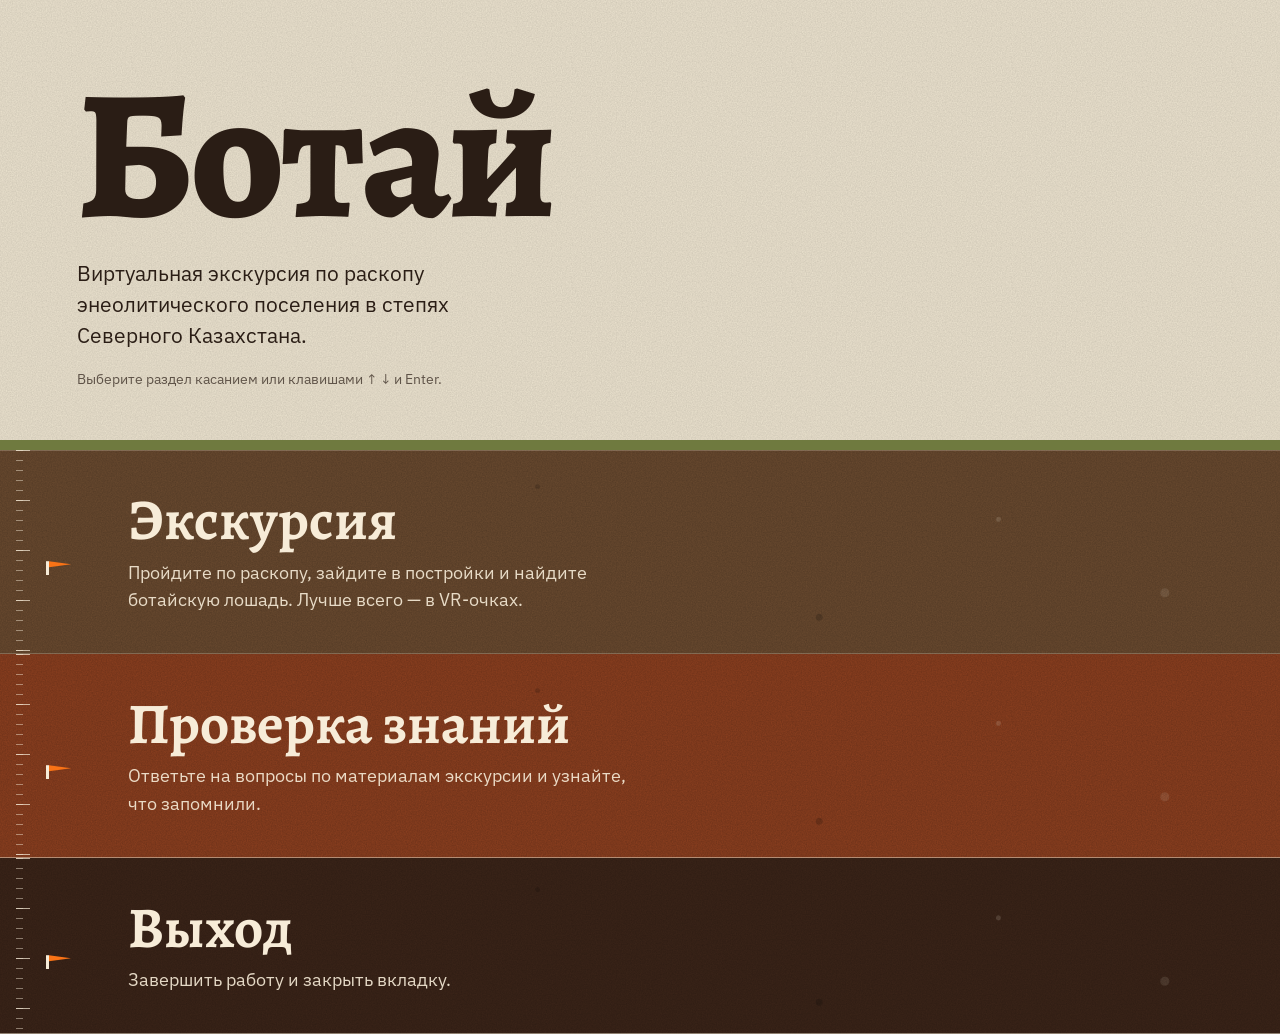
==== commit eb550827: "Add files via upload" ====
--- a/index.html
+++ b/index.html
@@ -163,6 +163,7 @@
 </div>
 
 <script>
+  try { sessionStorage.removeItem('botayReturn'); } catch (e) {}   // новая экскурсия из меню начинается со спавна
   const bands = [...document.querySelectorAll('.band')];
   const bye = document.getElementById('bye');
 
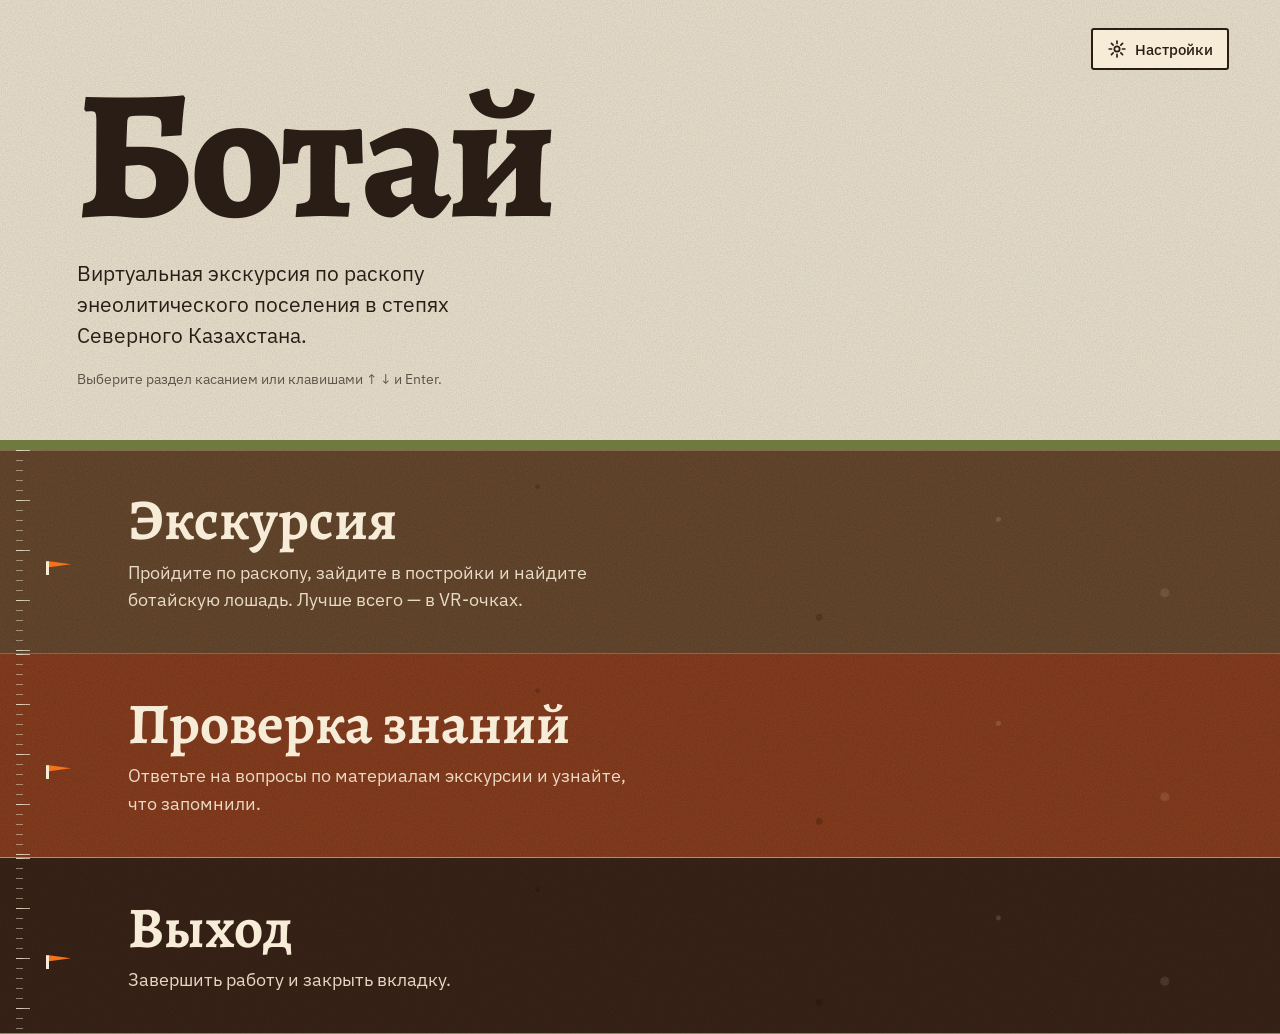
==== commit b8289621: "Add files via upload" ====
--- a/index.html
+++ b/index.html
@@ -122,6 +122,34 @@
   }
   .bye button:focus-visible { outline: 3px solid var(--paper); outline-offset: 3px; }
 
+  /* ---------- настройки ---------- */
+  .gear {
+    position: absolute; top: clamp(14px, 2.5vw, 28px); right: clamp(16px, 4vw, 56px); z-index: 5;
+    display: flex; align-items: center; gap: 8px; padding: 9px 14px; cursor: pointer;
+    font: 500 .95rem var(--text); color: var(--ink); background: var(--paper); border: 2px solid var(--ink); border-radius: 3px;
+  }
+  .gear:hover { background: var(--flag); }
+  .gear svg { width: 20px; height: 20px; fill: none; stroke: currentColor; stroke-width: 2; stroke-linecap: round; stroke-linejoin: round; }
+  .set { position: fixed; inset: 0; z-index: 30; display: none; background: rgba(42,29,21,.55); }
+  .set.on { display: block; }
+  .panel {
+    position: absolute; top: clamp(14px, 2.5vw, 28px); right: clamp(16px, 4vw, 56px);
+    width: min(400px, calc(100vw - 32px)); padding: 20px 22px 8px;
+    background: var(--paper); color: var(--ink); border-left: 10px solid var(--turf); border-radius: 3px;
+  }
+  .panel h2 { font: 800 1.8rem/1.1 var(--display); margin-bottom: 10px; }
+  .panel .row { display: flex; align-items: center; justify-content: space-between; gap: 16px; padding: 14px 0; border-top: 1px solid rgba(42,29,21,.2); }
+  .panel .row small { display: block; font-size: .85rem; opacity: .7; }
+  .panel .val { font: 700 1.3rem var(--display); }
+  .sw { flex: none; position: relative; width: 54px; height: 30px; padding: 0; cursor: pointer; border: 2px solid var(--ink); border-radius: 15px; background: #d9c9a5; }
+  .sw::after { content: ""; position: absolute; top: 3px; left: 3px; width: 20px; height: 20px; border-radius: 50%; background: var(--ink); transition: transform .2s; }
+  .sw[aria-checked="true"] { background: var(--flag); }
+  .sw[aria-checked="true"]::after { transform: translateX(24px); }
+  .panel .close { display: block; margin: 8px 0 12px auto; padding: 10px 20px; font: 500 1rem var(--text); cursor: pointer; background: transparent; color: var(--ink); border: 2px solid var(--ink); border-radius: 3px; }
+  .panel .close:hover { background: var(--flag); }
+  .gear:focus-visible, .sw:focus-visible, .panel .close:focus-visible { outline: 3px solid var(--flag); outline-offset: 2px; }
+  @media (prefers-reduced-motion: reduce) { .sw::after { transition: none; } }
+
   @media (prefers-reduced-motion: reduce) {
     .band { animation: none; clip-path: none; }
     .band h2, .flag { transition: none; }
@@ -131,6 +159,9 @@
 <body>
 
 <header class="hero">
+  <button class="gear" id="gear" type="button" aria-haspopup="dialog">
+    <svg viewBox="0 0 24 24" aria-hidden="true"><circle cx="12" cy="12" r="3.2"/><path d="M12 2.5v3M12 18.5v3M2.5 12h3M18.5 12h3M5.3 5.3l2.1 2.1M16.6 16.6l2.1 2.1M18.7 5.3l-2.1 2.1M7.4 16.6l-2.1 2.1"/></svg>Настройки
+  </button>
   <h1>Ботай</h1>
   <p class="lead">Виртуальная экскурсия по раскопу энеолитического поселения в степях Северного Казахстана.</p>
   <p class="hint">Выберите раздел касанием или клавишами ↑ ↓ и Enter.</p>
@@ -154,6 +185,15 @@
   </a>
 </nav>
 
+<div class="set" id="set">
+  <div class="panel" role="dialog" aria-modal="true" aria-labelledby="setT">
+    <h2 id="setT">Настройки</h2>
+    <div class="row"><div>Сборка<small>Номер нужен, чтобы проверить, что браузер загрузил свежие файлы</small></div><span class="val" id="build">—</span></div>
+    <div class="row"><div>HUD<small>Координаты и отладочная информация в экскурсии</small></div><button class="sw" id="hudsw" type="button" role="switch" aria-checked="false" aria-label="Показывать HUD"></button></div>
+    <button class="close" id="setclose" type="button">Закрыть</button>
+  </div>
+</div>
+
 <div class="bye" id="bye" role="dialog" aria-modal="true" aria-labelledby="byeTitle">
   <div>
     <h2 id="byeTitle">Спасибо, что заглянули на Ботай</h2>
@@ -162,8 +202,9 @@
   </div>
 </div>
 
+<script src="build.js"></script>
 <script>
-  try { sessionStorage.removeItem('botayReturn'); } catch (e) {}   // новая экскурсия из меню начинается со спавна
+  try { sessionStorage.removeItem('botayReturn'); sessionStorage.removeItem('botayControls'); } catch (e) {}   // новая экскурсия из меню: со спавна и с выбором управления
   const bands = [...document.querySelectorAll('.band')];
   const bye = document.getElementById('bye');
 
@@ -178,7 +219,8 @@
 
   // выбор стрелками
   addEventListener('keydown', (e) => {
-    if (e.key === 'Escape') { bye.classList.remove('on'); return; }
+    if (e.key === 'Escape') { bye.classList.remove('on'); if (setEl.classList.contains('on')) closeSet(); return; }
+    if (setEl.classList.contains('on')) return;
     if (e.key !== 'ArrowDown' && e.key !== 'ArrowUp') return;
     e.preventDefault();
     const list = bands.filter(b => !b.classList.contains('soon'));
@@ -186,6 +228,19 @@
     const n = i < 0 ? 0 : (i + (e.key === 'ArrowDown' ? 1 : -1) + list.length) % list.length;
     list[n].focus();
   });
+
+  // настройки: номер сборки и переключатель HUD (по умолчанию выключен, хранится в браузере)
+  const setEl = document.getElementById('set'), sw = document.getElementById('hudsw');
+  document.getElementById('build').textContent = window.BOTAY_BUILD || '—';
+  let hud = false; try { hud = localStorage.getItem('botayHud') === '1'; } catch (e) {}
+  const paint = () => sw.setAttribute('aria-checked', hud ? 'true' : 'false');
+  paint();
+  sw.addEventListener('click', () => { hud = !hud; try { localStorage.setItem('botayHud', hud ? '1' : '0'); } catch (e) {} paint(); });
+  const openSet = () => { setEl.classList.add('on'); sw.focus(); };
+  const closeSet = () => { setEl.classList.remove('on'); document.getElementById('gear').focus(); };
+  document.getElementById('gear').addEventListener('click', openSet);
+  document.getElementById('setclose').addEventListener('click', closeSet);
+  setEl.addEventListener('click', (e) => { if (e.target === setEl) closeSet(); });
 
   // выход: показываем прощание и пробуем закрыть вкладку (браузер разрешает не всегда)
   document.getElementById('exit').addEventListener('click', (e) => {
